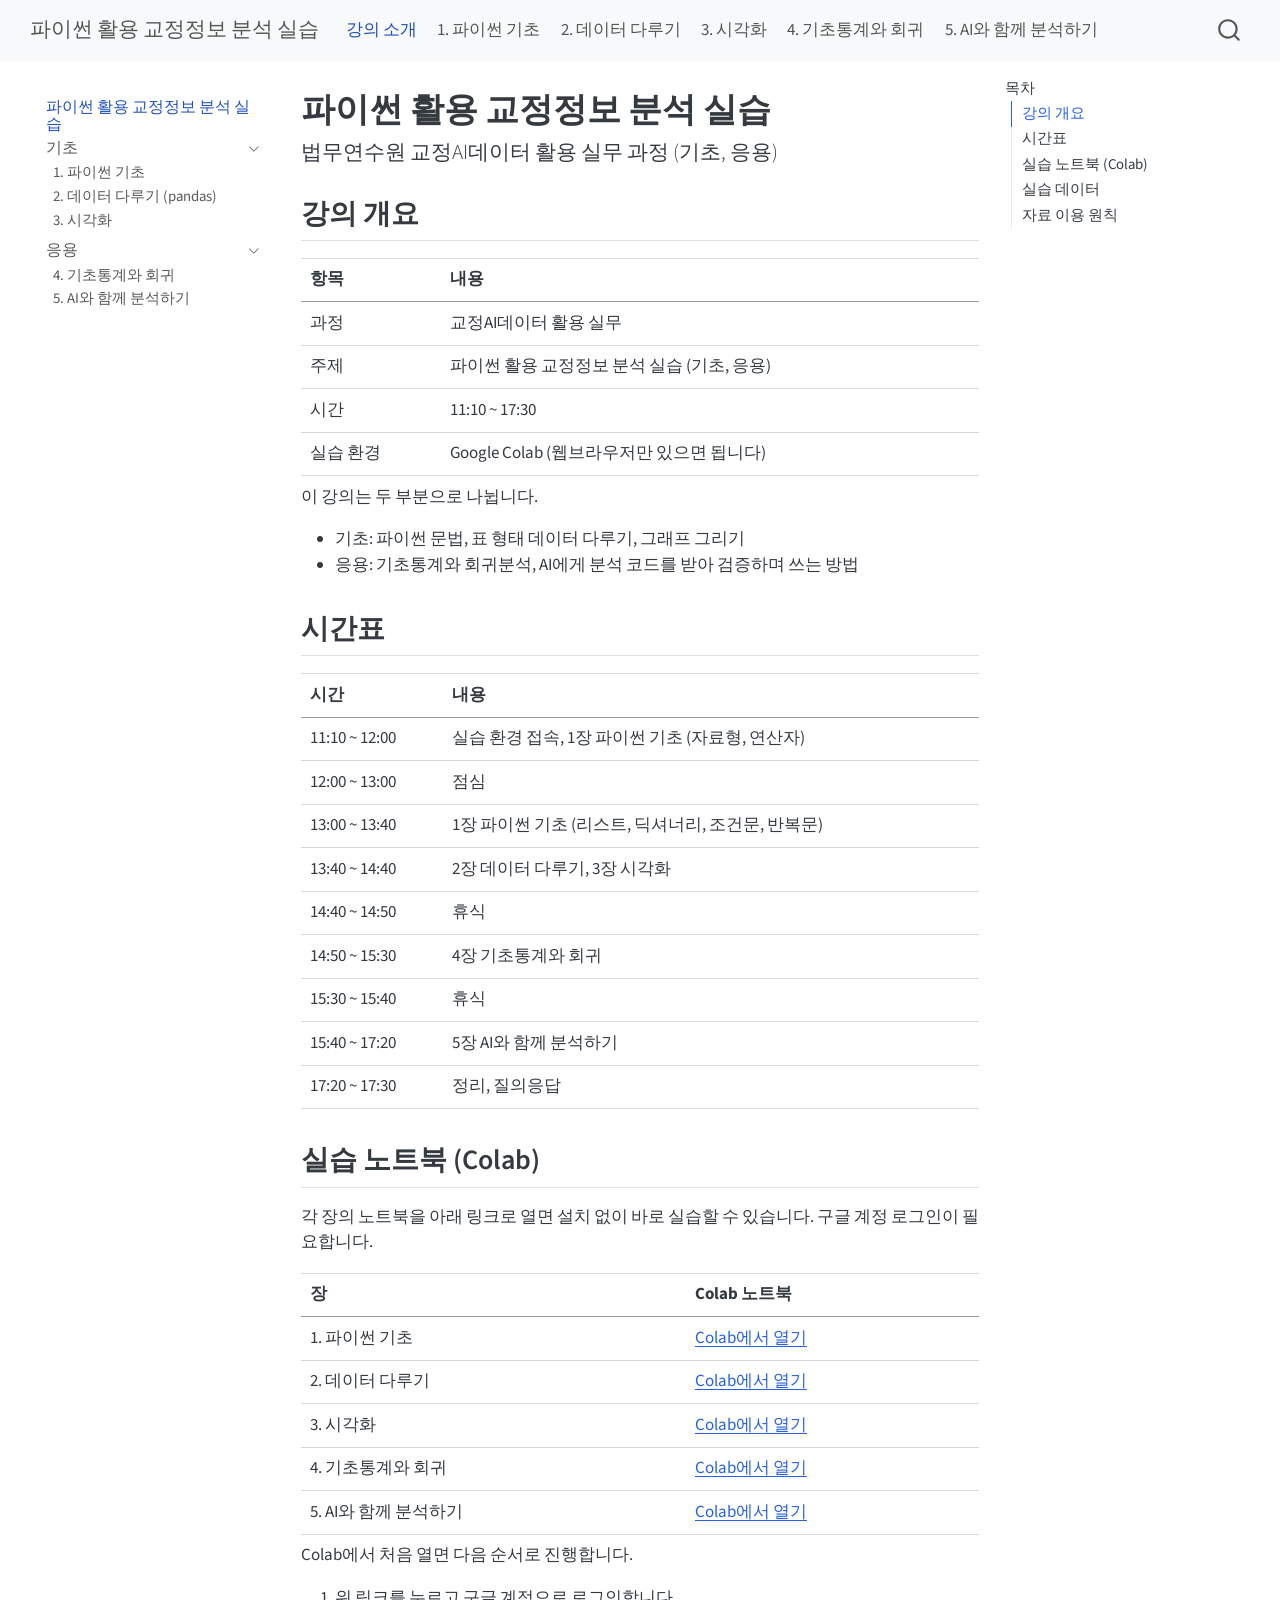
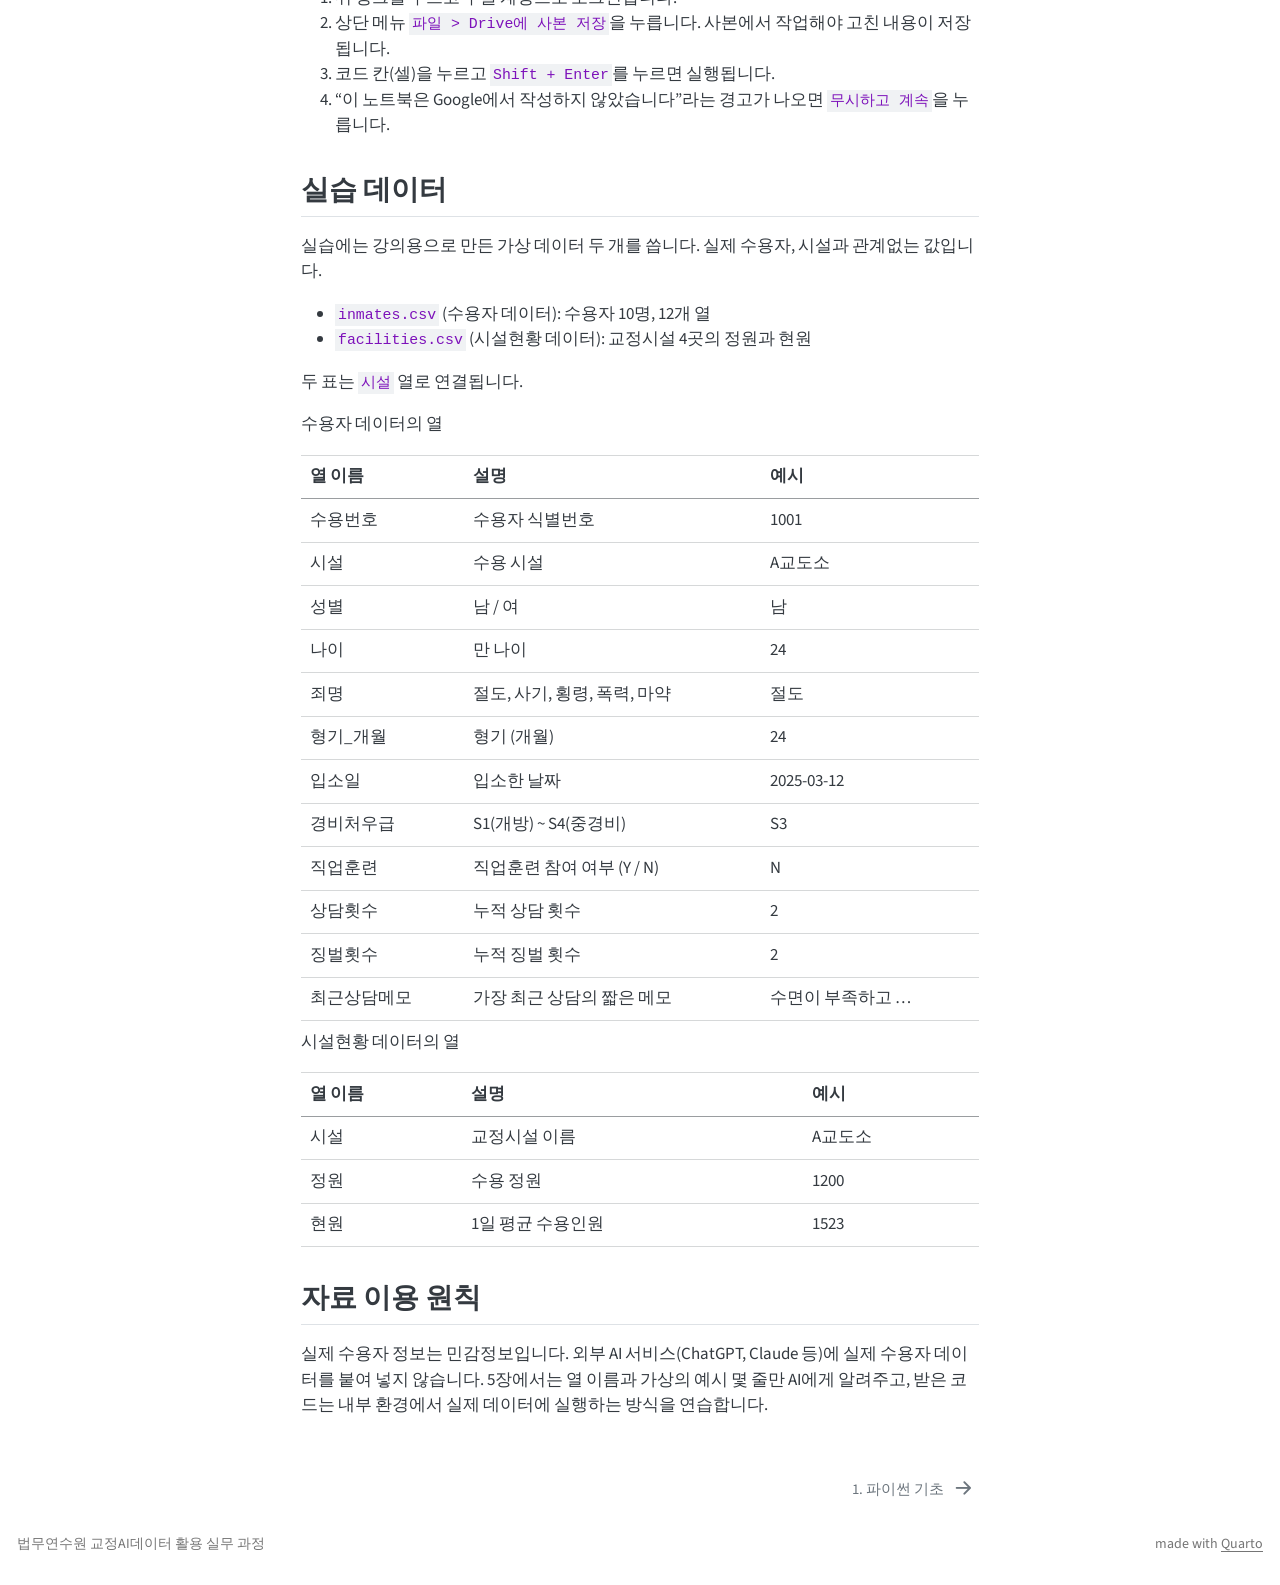
==== docs/index.html @ 76ef96a1 "강의자료 초안: Quarto 웹사이트(1~5장), Colab 노트북, 움짤과 생성 도구" ====
<!DOCTYPE html>
<html xmlns="http://www.w3.org/1999/xhtml" lang="ko" xml:lang="ko"><head>

<meta charset="utf-8">
<meta name="generator" content="quarto-1.10.20">

<meta name="viewport" content="width=device-width, initial-scale=1.0, user-scalable=yes">


<title>파이썬 활용 교정정보 분석 실습</title>
<style>
/* Default styles provided by pandoc.
** See https://pandoc.org/MANUAL.html#variables-for-html for config info.
*/
span.smallcaps{font-variant: small-caps;}
div.columns{display: flex; gap: 1.5em;}
div.column{flex: auto;}
@media screen {
div.columns{gap: min(4vw, 1.5em);}
div.column{overflow-x: auto;}
}
div.hanging-indent{margin-left: 1.5em; text-indent: -1.5em;}
ul.task-list{list-style: none;}
ul.task-list li input[type="checkbox"] {
  width: 0.8em;
  margin: 0 0.8em 0.2em -1em; /* quarto-specific, see https://github.com/quarto-dev/quarto-cli/issues/4556 */ 
  vertical-align: middle;
}
</style>


<script src="site_libs/quarto-nav/quarto-nav.js"></script>
<script src="site_libs/quarto-nav/headroom.min.js"></script>
<script src="site_libs/clipboard/clipboard.min.js"></script>
<script src="site_libs/quarto-search/autocomplete.umd.js"></script>
<script src="site_libs/quarto-search/fuse.min.js"></script>
<script src="site_libs/quarto-search/quarto-search.js"></script>
<meta name="quarto:offset" content="./">
<link href="./01_python_basics.html" rel="next">
<script src="site_libs/quarto-html/quarto.js" type="module"></script>
<script src="site_libs/quarto-html/tabsets/tabsets.js" type="module"></script>
<script src="site_libs/quarto-html/popper.min.js"></script>
<script src="site_libs/quarto-html/tippy.umd.min.js"></script>
<script src="site_libs/quarto-html/anchor.min.js"></script>
<link href="site_libs/quarto-html/tippy.css" rel="stylesheet">
<link href="site_libs/quarto-html/quarto-syntax-highlighting-17888a1159294d3eb470f19f6f52f5a5.css" rel="stylesheet" id="quarto-text-highlighting-styles">
<script src="site_libs/bootstrap/bootstrap.min.js"></script>
<link href="site_libs/bootstrap/bootstrap-icons.css" rel="stylesheet">
<link href="site_libs/bootstrap/bootstrap-2933ca209de16f787bfe4fe53c4e45ee.min.css" rel="stylesheet" append-hash="true" id="quarto-bootstrap" data-mode="light">
<script id="quarto-search-options" type="application/json">{
  "location": "navbar",
  "copy-button": false,
  "collapse-after": 3,
  "panel-placement": "end",
  "type": "overlay",
  "limit": 50,
  "keyboard-shortcut": [
    "f",
    "/",
    "s"
  ],
  "show-item-context": false,
  "language": {
    "search-no-results-text": "일치 없음",
    "search-matching-documents-text": "일치된 문서",
    "search-copy-link-title": "검색 링크 복사",
    "search-hide-matches-text": "추가 검색 결과 숨기기",
    "search-more-match-text": "추가 검색결과",
    "search-more-matches-text": "추가 검색결과",
    "search-clear-button-title": "제거",
    "search-text-placeholder": "",
    "search-detached-cancel-button-title": "취소",
    "search-submit-button-title": "검색",
    "search-label": "검색"
  }
}</script>


</head>

<body class="nav-sidebar floating nav-fixed quarto-light">

<div id="quarto-search-results"></div>
  <header id="quarto-header" class="headroom fixed-top">
    <nav class="navbar navbar-expand-lg " data-bs-theme="dark">
      <div class="navbar-container container-fluid">
      <div class="navbar-brand-container mx-auto">
    <a class="navbar-brand" href="./index.html">
    <span class="navbar-title">파이썬 활용 교정정보 분석 실습</span>
    </a>
  </div>
            <div id="quarto-search" class="" title="검색"></div>
          <button class="navbar-toggler" type="button" data-bs-toggle="collapse" data-bs-target="#navbarCollapse" aria-controls="navbarCollapse" role="menu" aria-expanded="false" aria-label="탐색 전환" onclick="if (window.quartoToggleHeadroom) { window.quartoToggleHeadroom(); }">
  <span class="navbar-toggler-icon"></span>
</button>
          <div class="collapse navbar-collapse" id="navbarCollapse">
            <ul class="navbar-nav navbar-nav-scroll me-auto">
  <li class="nav-item">
    <a class="nav-link active" href="./index.html" aria-current="page"> 
<span class="menu-text">강의 소개</span></a>
  </li>  
  <li class="nav-item">
    <a class="nav-link" href="./01_python_basics.html"> 
<span class="menu-text">1. 파이썬 기초</span></a>
  </li>  
  <li class="nav-item">
    <a class="nav-link" href="./02_pandas.html"> 
<span class="menu-text">2. 데이터 다루기</span></a>
  </li>  
  <li class="nav-item">
    <a class="nav-link" href="./03_visualization.html"> 
<span class="menu-text">3. 시각화</span></a>
  </li>  
  <li class="nav-item">
    <a class="nav-link" href="./04_statistics.html"> 
<span class="menu-text">4. 기초통계와 회귀</span></a>
  </li>  
  <li class="nav-item">
    <a class="nav-link" href="./05_ai.html"> 
<span class="menu-text">5. AI와 함께 분석하기</span></a>
  </li>  
</ul>
          </div> <!-- /navcollapse -->
            <div class="quarto-navbar-tools">
</div>
      </div> <!-- /container-fluid -->
    </nav>
  <nav class="quarto-secondary-nav">
    <div class="container-fluid d-flex">
      <button type="button" class="quarto-btn-toggle btn" data-bs-toggle="collapse" role="button" data-bs-target=".quarto-sidebar-collapse-item" aria-controls="quarto-sidebar" aria-expanded="false" aria-label="사이드바 전환" onclick="if (window.quartoToggleHeadroom) { window.quartoToggleHeadroom(); }">
        <i class="bi bi-layout-text-sidebar-reverse"></i>
      </button>
        <nav class="quarto-page-breadcrumbs" aria-label="breadcrumb"><ol class="breadcrumb"><li class="breadcrumb-item"><a href="./index.html">파이썬 활용 교정정보 분석 실습</a></li></ol></nav>
        <a class="flex-grow-1" role="navigation" data-bs-toggle="collapse" data-bs-target=".quarto-sidebar-collapse-item" aria-controls="quarto-sidebar" aria-expanded="false" aria-label="사이드바 전환" onclick="if (window.quartoToggleHeadroom) { window.quartoToggleHeadroom(); }">      
        </a>
    </div>
  </nav>
</header>
<!-- content -->
<div id="quarto-content" class="quarto-container page-columns page-rows-contents page-layout-article page-navbar">
<!-- sidebar -->
  <nav id="quarto-sidebar" class="sidebar collapse collapse-horizontal quarto-sidebar-collapse-item sidebar-navigation floating overflow-auto">
    <div class="sidebar-menu-container"> 
    <ul class="list-unstyled mt-1">
        <li class="sidebar-item">
  <div class="sidebar-item-container"> 
  <a href="./index.html" class="sidebar-item-text sidebar-link active">
 <span class="menu-text">파이썬 활용 교정정보 분석 실습</span></a>
  </div>
</li>
        <li class="sidebar-item sidebar-item-section">
      <div class="sidebar-item-container"> 
            <a class="sidebar-item-text sidebar-link text-start" data-bs-toggle="collapse" data-bs-target="#quarto-sidebar-section-1" role="navigation" aria-expanded="true">
 <span class="menu-text">기초</span></a>
          <a class="sidebar-item-toggle text-start" data-bs-toggle="collapse" data-bs-target="#quarto-sidebar-section-1" role="navigation" aria-expanded="true" aria-label="토글 섹션">
            <i class="bi bi-chevron-right ms-2"></i>
          </a> 
      </div>
      <ul id="quarto-sidebar-section-1" class="collapse list-unstyled sidebar-section depth1 show">  
          <li class="sidebar-item">
  <div class="sidebar-item-container"> 
  <a href="./01_python_basics.html" class="sidebar-item-text sidebar-link">
 <span class="menu-text">1. 파이썬 기초</span></a>
  </div>
</li>
          <li class="sidebar-item">
  <div class="sidebar-item-container"> 
  <a href="./02_pandas.html" class="sidebar-item-text sidebar-link">
 <span class="menu-text">2. 데이터 다루기 (pandas)</span></a>
  </div>
</li>
          <li class="sidebar-item">
  <div class="sidebar-item-container"> 
  <a href="./03_visualization.html" class="sidebar-item-text sidebar-link">
 <span class="menu-text">3. 시각화</span></a>
  </div>
</li>
      </ul>
  </li>
        <li class="sidebar-item sidebar-item-section">
      <div class="sidebar-item-container"> 
            <a class="sidebar-item-text sidebar-link text-start" data-bs-toggle="collapse" data-bs-target="#quarto-sidebar-section-2" role="navigation" aria-expanded="true">
 <span class="menu-text">응용</span></a>
          <a class="sidebar-item-toggle text-start" data-bs-toggle="collapse" data-bs-target="#quarto-sidebar-section-2" role="navigation" aria-expanded="true" aria-label="토글 섹션">
            <i class="bi bi-chevron-right ms-2"></i>
          </a> 
      </div>
      <ul id="quarto-sidebar-section-2" class="collapse list-unstyled sidebar-section depth1 show">  
          <li class="sidebar-item">
  <div class="sidebar-item-container"> 
  <a href="./04_statistics.html" class="sidebar-item-text sidebar-link">
 <span class="menu-text">4. 기초통계와 회귀</span></a>
  </div>
</li>
          <li class="sidebar-item">
  <div class="sidebar-item-container"> 
  <a href="./05_ai.html" class="sidebar-item-text sidebar-link">
 <span class="menu-text">5. AI와 함께 분석하기</span></a>
  </div>
</li>
      </ul>
  </li>
    </ul>
    </div>
</nav>
<div id="quarto-sidebar-glass" class="quarto-sidebar-collapse-item" data-bs-toggle="collapse" data-bs-target=".quarto-sidebar-collapse-item"></div>
<!-- margin-sidebar -->
    <div id="quarto-margin-sidebar" class="sidebar margin-sidebar">
        <nav id="TOC" role="doc-toc" class="toc-active">
    <h2 id="toc-title">목차</h2>
   
  <ul>
  <li><a href="#강의-개요" id="toc-강의-개요" class="nav-link active" data-scroll-target="#강의-개요">강의 개요</a></li>
  <li><a href="#시간표" id="toc-시간표" class="nav-link" data-scroll-target="#시간표">시간표</a></li>
  <li><a href="#실습-노트북-colab" id="toc-실습-노트북-colab" class="nav-link" data-scroll-target="#실습-노트북-colab">실습 노트북 (Colab)</a></li>
  <li><a href="#실습-데이터" id="toc-실습-데이터" class="nav-link" data-scroll-target="#실습-데이터">실습 데이터</a></li>
  <li><a href="#자료-이용-원칙" id="toc-자료-이용-원칙" class="nav-link" data-scroll-target="#자료-이용-원칙">자료 이용 원칙</a></li>
  </ul>
</nav>
    </div>
<!-- main -->
<main class="content" id="quarto-document-content">

<header id="title-block-header" class="quarto-title-block default">
<div class="quarto-title">
<h1 class="title">파이썬 활용 교정정보 분석 실습</h1>
<p class="subtitle lead">법무연수원 교정AI데이터 활용 실무 과정 (기초, 응용)</p>
</div>



<div class="quarto-title-meta">

    
  
    
  </div>
  


</header>


<section id="강의-개요" class="level2">
<h2 class="anchored" data-anchor-id="강의-개요">강의 개요</h2>
<table class="caption-top table">
<thead>
<tr class="header">
<th>항목</th>
<th>내용</th>
</tr>
</thead>
<tbody>
<tr class="odd">
<td>과정</td>
<td>교정AI데이터 활용 실무</td>
</tr>
<tr class="even">
<td>주제</td>
<td>파이썬 활용 교정정보 분석 실습 (기초, 응용)</td>
</tr>
<tr class="odd">
<td>시간</td>
<td>11:10 ~ 17:30</td>
</tr>
<tr class="even">
<td>실습 환경</td>
<td>Google Colab (웹브라우저만 있으면 됩니다)</td>
</tr>
</tbody>
</table>
<p>이 강의는 두 부분으로 나뉩니다.</p>
<ul>
<li>기초: 파이썬 문법, 표 형태 데이터 다루기, 그래프 그리기</li>
<li>응용: 기초통계와 회귀분석, AI에게 분석 코드를 받아 검증하며 쓰는 방법</li>
</ul>
</section>
<section id="시간표" class="level2">
<h2 class="anchored" data-anchor-id="시간표">시간표</h2>
<table class="caption-top table">
<thead>
<tr class="header">
<th>시간</th>
<th>내용</th>
</tr>
</thead>
<tbody>
<tr class="odd">
<td>11:10 ~ 12:00</td>
<td>실습 환경 접속, 1장 파이썬 기초 (자료형, 연산자)</td>
</tr>
<tr class="even">
<td>12:00 ~ 13:00</td>
<td>점심</td>
</tr>
<tr class="odd">
<td>13:00 ~ 13:40</td>
<td>1장 파이썬 기초 (리스트, 딕셔너리, 조건문, 반복문)</td>
</tr>
<tr class="even">
<td>13:40 ~ 14:40</td>
<td>2장 데이터 다루기, 3장 시각화</td>
</tr>
<tr class="odd">
<td>14:40 ~ 14:50</td>
<td>휴식</td>
</tr>
<tr class="even">
<td>14:50 ~ 15:30</td>
<td>4장 기초통계와 회귀</td>
</tr>
<tr class="odd">
<td>15:30 ~ 15:40</td>
<td>휴식</td>
</tr>
<tr class="even">
<td>15:40 ~ 17:20</td>
<td>5장 AI와 함께 분석하기</td>
</tr>
<tr class="odd">
<td>17:20 ~ 17:30</td>
<td>정리, 질의응답</td>
</tr>
</tbody>
</table>
</section>
<section id="실습-노트북-colab" class="level2">
<h2 class="anchored" data-anchor-id="실습-노트북-colab">실습 노트북 (Colab)</h2>
<p>각 장의 노트북을 아래 링크로 열면 설치 없이 바로 실습할 수 있습니다. 구글 계정 로그인이 필요합니다.</p>
<table class="caption-top table">
<thead>
<tr class="header">
<th>장</th>
<th>Colab 노트북</th>
</tr>
</thead>
<tbody>
<tr class="odd">
<td>1. 파이썬 기초</td>
<td><a href="https://colab.research.google.com/github/StatJeong/moj-python-lecture/blob/main/notebooks/01_python_basics.ipynb">Colab에서 열기</a></td>
</tr>
<tr class="even">
<td>2. 데이터 다루기</td>
<td><a href="https://colab.research.google.com/github/StatJeong/moj-python-lecture/blob/main/notebooks/02_pandas.ipynb">Colab에서 열기</a></td>
</tr>
<tr class="odd">
<td>3. 시각화</td>
<td><a href="https://colab.research.google.com/github/StatJeong/moj-python-lecture/blob/main/notebooks/03_visualization.ipynb">Colab에서 열기</a></td>
</tr>
<tr class="even">
<td>4. 기초통계와 회귀</td>
<td><a href="https://colab.research.google.com/github/StatJeong/moj-python-lecture/blob/main/notebooks/04_statistics.ipynb">Colab에서 열기</a></td>
</tr>
<tr class="odd">
<td>5. AI와 함께 분석하기</td>
<td><a href="https://colab.research.google.com/github/StatJeong/moj-python-lecture/blob/main/notebooks/05_ai.ipynb">Colab에서 열기</a></td>
</tr>
</tbody>
</table>
<p>Colab에서 처음 열면 다음 순서로 진행합니다.</p>
<ol type="1">
<li>위 링크를 누르고 구글 계정으로 로그인합니다.</li>
<li>상단 메뉴 <code>파일 &gt; Drive에 사본 저장</code>을 누릅니다. 사본에서 작업해야 고친 내용이 저장됩니다.</li>
<li>코드 칸(셀)을 누르고 <code>Shift + Enter</code>를 누르면 실행됩니다.</li>
<li>“이 노트북은 Google에서 작성하지 않았습니다”라는 경고가 나오면 <code>무시하고 계속</code>을 누릅니다.</li>
</ol>
</section>
<section id="실습-데이터" class="level2">
<h2 class="anchored" data-anchor-id="실습-데이터">실습 데이터</h2>
<p>실습에는 강의용으로 만든 가상 데이터 두 개를 씁니다. 실제 수용자, 시설과 관계없는 값입니다.</p>
<ul>
<li><code>inmates.csv</code> (수용자 데이터): 수용자 10명, 12개 열</li>
<li><code>facilities.csv</code> (시설현황 데이터): 교정시설 4곳의 정원과 현원</li>
</ul>
<p>두 표는 <code>시설</code> 열로 연결됩니다.</p>
<p>수용자 데이터의 열</p>
<table class="caption-top table">
<thead>
<tr class="header">
<th>열 이름</th>
<th>설명</th>
<th>예시</th>
</tr>
</thead>
<tbody>
<tr class="odd">
<td>수용번호</td>
<td>수용자 식별번호</td>
<td>1001</td>
</tr>
<tr class="even">
<td>시설</td>
<td>수용 시설</td>
<td>A교도소</td>
</tr>
<tr class="odd">
<td>성별</td>
<td>남 / 여</td>
<td>남</td>
</tr>
<tr class="even">
<td>나이</td>
<td>만 나이</td>
<td>24</td>
</tr>
<tr class="odd">
<td>죄명</td>
<td>절도, 사기, 횡령, 폭력, 마약</td>
<td>절도</td>
</tr>
<tr class="even">
<td>형기_개월</td>
<td>형기 (개월)</td>
<td>24</td>
</tr>
<tr class="odd">
<td>입소일</td>
<td>입소한 날짜</td>
<td>2025-03-12</td>
</tr>
<tr class="even">
<td>경비처우급</td>
<td>S1(개방) ~ S4(중경비)</td>
<td>S3</td>
</tr>
<tr class="odd">
<td>직업훈련</td>
<td>직업훈련 참여 여부 (Y / N)</td>
<td>N</td>
</tr>
<tr class="even">
<td>상담횟수</td>
<td>누적 상담 횟수</td>
<td>2</td>
</tr>
<tr class="odd">
<td>징벌횟수</td>
<td>누적 징벌 횟수</td>
<td>2</td>
</tr>
<tr class="even">
<td>최근상담메모</td>
<td>가장 최근 상담의 짧은 메모</td>
<td>수면이 부족하고 …</td>
</tr>
</tbody>
</table>
<p>시설현황 데이터의 열</p>
<table class="caption-top table">
<thead>
<tr class="header">
<th>열 이름</th>
<th>설명</th>
<th>예시</th>
</tr>
</thead>
<tbody>
<tr class="odd">
<td>시설</td>
<td>교정시설 이름</td>
<td>A교도소</td>
</tr>
<tr class="even">
<td>정원</td>
<td>수용 정원</td>
<td>1200</td>
</tr>
<tr class="odd">
<td>현원</td>
<td>1일 평균 수용인원</td>
<td>1523</td>
</tr>
</tbody>
</table>
</section>
<section id="자료-이용-원칙" class="level2">
<h2 class="anchored" data-anchor-id="자료-이용-원칙">자료 이용 원칙</h2>
<p>실제 수용자 정보는 민감정보입니다. 외부 AI 서비스(ChatGPT, Claude 등)에 실제 수용자 데이터를 붙여 넣지 않습니다. 5장에서는 열 이름과 가상의 예시 몇 줄만 AI에게 알려주고, 받은 코드는 내부 환경에서 실제 데이터에 실행하는 방식을 연습합니다.</p>


</section>

</main> <!-- /main -->
<script id="quarto-html-after-body" type="application/javascript">
  window.document.addEventListener("DOMContentLoaded", function (event) {
    const icon = "";
    const anchorJS = new window.AnchorJS();
    anchorJS.options = {
      placement: 'right',
      icon: icon
    };
    anchorJS.add('.anchored');
    const isCodeAnnotation = (el) => {
      for (const clz of el.classList) {
        if (clz.startsWith('code-annotation-')) {                     
          return true;
        }
      }
      return false;
    }
    const onCopySuccess = function(e) {
      // button target
      const button = e.trigger;
      // don't keep focus
      button.blur();
      // flash "checked"
      button.classList.add('code-copy-button-checked');
      var currentTitle = button.getAttribute("title");
      button.setAttribute("title", "복사완료!");
      let tooltip;
      if (window.bootstrap) {
        button.setAttribute("data-bs-toggle", "tooltip");
        button.setAttribute("data-bs-placement", "left");
        button.setAttribute("data-bs-title", "복사완료!");
        tooltip = new bootstrap.Tooltip(button, 
          { trigger: "manual", 
            customClass: "code-copy-button-tooltip",
            offset: [0, -8]});
        tooltip.show();    
      }
      setTimeout(function() {
        if (tooltip) {
          tooltip.hide();
          button.removeAttribute("data-bs-title");
          button.removeAttribute("data-bs-toggle");
          button.removeAttribute("data-bs-placement");
        }
        button.setAttribute("title", currentTitle);
        button.classList.remove('code-copy-button-checked');
      }, 1000);
      // clear code selection
      e.clearSelection();
    }
    const getTextToCopy = function(trigger) {
      const outerScaffold = trigger.parentElement.cloneNode(true);
      const codeEl = outerScaffold.querySelector('code');
      for (const childEl of codeEl.children) {
        if (isCodeAnnotation(childEl)) {
          childEl.remove();
        }
      }
      return codeEl.innerText;
    }
    const clipboard = new window.ClipboardJS('.code-copy-button:not([data-in-quarto-modal])', {
      text: getTextToCopy
    });
    clipboard.on('success', onCopySuccess);
    if (window.document.getElementById('quarto-embedded-source-code-modal')) {
      const clipboardModal = new window.ClipboardJS('.code-copy-button[data-in-quarto-modal]', {
        text: getTextToCopy,
        container: window.document.getElementById('quarto-embedded-source-code-modal')
      });
      clipboardModal.on('success', onCopySuccess);
    }
      var localhostRegex = new RegExp(/^(?:http|https):\/\/localhost\:?[0-9]*\//);
      var mailtoRegex = new RegExp(/^mailto:/);
        var filterRegex = new RegExp('/' + window.location.host + '/');
      var isInternal = (href) => {
          return filterRegex.test(href) || localhostRegex.test(href) || mailtoRegex.test(href);
      }
      // Inspect non-navigation links and adorn them if external
     var links = window.document.querySelectorAll('a[href]:not(.nav-link):not(.navbar-brand):not(.toc-action):not(.sidebar-link):not(.sidebar-item-toggle):not(.pagination-link):not(.no-external):not([aria-hidden]):not(.dropdown-item):not(.quarto-navigation-tool):not(.about-link)');
      for (var i=0; i<links.length; i++) {
        const link = links[i];
        if (!isInternal(link.href)) {
          // undo the damage that might have been done by quarto-nav.js in the case of
          // links that we want to consider external
          if (link.dataset.originalHref !== undefined) {
            link.href = link.dataset.originalHref;
          }
        }
      }
    function tippyHover(el, contentFn, onTriggerFn, onUntriggerFn) {
      const config = {
        allowHTML: true,
        maxWidth: 500,
        delay: 100,
        arrow: false,
        appendTo: function(el) {
            return el.parentElement;
        },
        interactive: true,
        interactiveBorder: 10,
        theme: 'quarto',
        placement: 'bottom-start',
      };
      if (contentFn) {
        config.content = contentFn;
      }
      if (onTriggerFn) {
        config.onTrigger = onTriggerFn;
      }
      if (onUntriggerFn) {
        config.onUntrigger = onUntriggerFn;
      }
      window.tippy(el, config); 
    }
    const noterefs = window.document.querySelectorAll('a[role="doc-noteref"]');
    for (var i=0; i<noterefs.length; i++) {
      const ref = noterefs[i];
      tippyHover(ref, function() {
        // use id or data attribute instead here
        let href = ref.getAttribute('data-footnote-href') || ref.getAttribute('href');
        try { href = new URL(href).hash; } catch {}
        const id = href.replace(/^#\/?/, "");
        const note = window.document.getElementById(id);
        if (note) {
          return note.innerHTML;
        } else {
          return "";
        }
      });
    }
    const xrefs = window.document.querySelectorAll('a.quarto-xref');
    const processXRef = (id, note) => {
      // Strip column container classes
      const stripColumnClz = (el) => {
        el.classList.remove("page-full", "page-columns");
        if (el.children) {
          for (const child of el.children) {
            stripColumnClz(child);
          }
        }
      }
      stripColumnClz(note)
      if (id === null || id.startsWith('sec-')) {
        // Special case sections, only their first couple elements
        const container = document.createElement("div");
        if (note.children && note.children.length > 2) {
          container.appendChild(note.children[0].cloneNode(true));
          for (let i = 1; i < note.children.length; i++) {
            const child = note.children[i];
            if (child.tagName === "P" && child.innerText === "") {
              continue;
            } else {
              container.appendChild(child.cloneNode(true));
              break;
            }
          }
          if (window.Quarto?.typesetMath) {
            window.Quarto.typesetMath(container);
          }
          return container.innerHTML
        } else {
          if (window.Quarto?.typesetMath) {
            window.Quarto.typesetMath(note);
          }
          return note.innerHTML;
        }
      } else {
        // Remove any anchor links if they are present
        const anchorLink = note.querySelector('a.anchorjs-link');
        if (anchorLink) {
          anchorLink.remove();
        }
        if (window.Quarto?.typesetMath) {
          window.Quarto.typesetMath(note);
        }
        if (note.classList.contains("callout")) {
          return note.outerHTML;
        } else {
          return note.innerHTML;
        }
      }
    }
    for (var i=0; i<xrefs.length; i++) {
      const xref = xrefs[i];
      tippyHover(xref, undefined, function(instance) {
        instance.disable();
        let url = xref.getAttribute('href');
        let hash = undefined; 
        if (url.startsWith('#')) {
          hash = url;
        } else {
          try { hash = new URL(url).hash; } catch {}
        }
        if (hash) {
          const id = hash.replace(/^#\/?/, "");
          const note = window.document.getElementById(id);
          if (note !== null) {
            try {
              const html = processXRef(id, note.cloneNode(true));
              instance.setContent(html);
            } finally {
              instance.enable();
              instance.show();
            }
          } else {
            // See if we can fetch this
            fetch(url.split('#')[0])
            .then(res => res.text())
            .then(html => {
              const parser = new DOMParser();
              const htmlDoc = parser.parseFromString(html, "text/html");
              const note = htmlDoc.getElementById(id);
              if (note !== null) {
                const html = processXRef(id, note);
                instance.setContent(html);
              } 
            }).finally(() => {
              instance.enable();
              instance.show();
            });
          }
        } else {
          // See if we can fetch a full url (with no hash to target)
          // This is a special case and we should probably do some content thinning / targeting
          fetch(url)
          .then(res => res.text())
          .then(html => {
            const parser = new DOMParser();
            const htmlDoc = parser.parseFromString(html, "text/html");
            const note = htmlDoc.querySelector('main.content');
            if (note !== null) {
              // This should only happen for chapter cross references
              // (since there is no id in the URL)
              // remove the first header
              if (note.children.length > 0 && note.children[0].tagName === "HEADER") {
                note.children[0].remove();
              }
              const html = processXRef(null, note);
              instance.setContent(html);
            } 
          }).finally(() => {
            instance.enable();
            instance.show();
          });
        }
      }, function(instance) {
      });
    }
        let selectedAnnoteEl;
        const selectorForAnnotation = ( cell, annotation) => {
          let cellAttr = 'data-code-cell="' + cell + '"';
          let lineAttr = 'data-code-annotation="' +  annotation + '"';
          const selector = 'span[' + cellAttr + '][' + lineAttr + ']';
          return selector;
        }
        const selectCodeLines = (annoteEl) => {
          const doc = window.document;
          const targetCell = annoteEl.getAttribute("data-target-cell");
          const targetAnnotation = annoteEl.getAttribute("data-target-annotation");
          const annoteSpan = window.document.querySelector(selectorForAnnotation(targetCell, targetAnnotation));
          const lines = annoteSpan.getAttribute("data-code-lines").split(",");
          const lineIds = lines.map((line) => {
            return targetCell + "-" + line;
          })
          let top = null;
          let height = null;
          let parent = null;
          if (lineIds.length > 0) {
              //compute the position of the single el (top and bottom and make a div)
              const el = window.document.getElementById(lineIds[0]);
              top = el.offsetTop;
              height = el.offsetHeight;
              parent = el.parentElement.parentElement;
            if (lineIds.length > 1) {
              const lastEl = window.document.getElementById(lineIds[lineIds.length - 1]);
              const bottom = lastEl.offsetTop + lastEl.offsetHeight;
              height = bottom - top;
            }
            if (top !== null && height !== null && parent !== null) {
              // cook up a div (if necessary) and position it 
              let div = window.document.getElementById("code-annotation-line-highlight");
              if (div === null) {
                div = window.document.createElement("div");
                div.setAttribute("id", "code-annotation-line-highlight");
                div.style.position = 'absolute';
                parent.appendChild(div);
              }
              div.style.top = top - 2 + "px";
              div.style.height = height + 4 + "px";
              div.style.left = 0;
              let gutterDiv = window.document.getElementById("code-annotation-line-highlight-gutter");
              if (gutterDiv === null) {
                gutterDiv = window.document.createElement("div");
                gutterDiv.setAttribute("id", "code-annotation-line-highlight-gutter");
                gutterDiv.style.position = 'absolute';
                const codeCell = window.document.getElementById(targetCell);
                const gutter = codeCell.querySelector('.code-annotation-gutter');
                gutter.appendChild(gutterDiv);
              }
              gutterDiv.style.top = top - 2 + "px";
              gutterDiv.style.height = height + 4 + "px";
            }
            selectedAnnoteEl = annoteEl;
          }
        };
        const unselectCodeLines = () => {
          const elementsIds = ["code-annotation-line-highlight", "code-annotation-line-highlight-gutter"];
          elementsIds.forEach((elId) => {
            const div = window.document.getElementById(elId);
            if (div) {
              div.remove();
            }
          });
          selectedAnnoteEl = undefined;
        };
          // Handle positioning of the toggle
      window.addEventListener(
        "resize",
        throttle(() => {
          elRect = undefined;
          if (selectedAnnoteEl) {
            selectCodeLines(selectedAnnoteEl);
          }
        }, 10)
      );
      function throttle(fn, ms) {
      let throttle = false;
      let timer;
        return (...args) => {
          if(!throttle) { // first call gets through
              fn.apply(this, args);
              throttle = true;
          } else { // all the others get throttled
              if(timer) clearTimeout(timer); // cancel #2
              timer = setTimeout(() => {
                fn.apply(this, args);
                timer = throttle = false;
              }, ms);
          }
        };
      }
        // Attach click handler to the DT
        const annoteDls = window.document.querySelectorAll('dt[data-target-cell]');
        for (const annoteDlNode of annoteDls) {
          annoteDlNode.addEventListener('click', (event) => {
            const clickedEl = event.target;
            if (clickedEl !== selectedAnnoteEl) {
              unselectCodeLines();
              const activeEl = window.document.querySelector('dt[data-target-cell].code-annotation-active');
              if (activeEl) {
                activeEl.classList.remove('code-annotation-active');
              }
              selectCodeLines(clickedEl);
              clickedEl.classList.add('code-annotation-active');
            } else {
              // Unselect the line
              unselectCodeLines();
              clickedEl.classList.remove('code-annotation-active');
            }
          });
        }
    const findCites = (el) => {
      const parentEl = el.parentElement;
      if (parentEl) {
        const cites = parentEl.dataset.cites;
        if (cites) {
          return {
            el,
            cites: cites.split(' ')
          };
        } else {
          return findCites(el.parentElement)
        }
      } else {
        return undefined;
      }
    };
    var bibliorefs = window.document.querySelectorAll('a[role="doc-biblioref"]');
    for (var i=0; i<bibliorefs.length; i++) {
      const ref = bibliorefs[i];
      const citeInfo = findCites(ref);
      if (citeInfo) {
        tippyHover(citeInfo.el, function() {
          var popup = window.document.createElement('div');
          citeInfo.cites.forEach(function(cite) {
            var citeDiv = window.document.createElement('div');
            citeDiv.classList.add('hanging-indent');
            citeDiv.classList.add('csl-entry');
            var biblioDiv = window.document.getElementById('ref-' + cite);
            if (biblioDiv) {
              citeDiv.innerHTML = biblioDiv.innerHTML;
            }
            popup.appendChild(citeDiv);
          });
          return popup.innerHTML;
        });
      }
    }
  });
  </script>
<nav class="page-navigation">
  <div class="nav-page nav-page-previous">
  </div>
  <div class="nav-page nav-page-next">
      <a href="./01_python_basics.html" class="pagination-link" aria-label="1. 파이썬 기초">
        <span class="nav-page-text">1. 파이썬 기초</span> <i class="bi bi-arrow-right-short"></i>
      </a>
  </div>
</nav>
</div> <!-- /content -->
<footer class="footer">
  <div class="nav-footer">
    <div class="nav-footer-left">
<p>법무연수원 교정AI데이터 활용 실무 과정</p>
</div>   
    <div class="nav-footer-center">
      &nbsp;
    </div>
    <div class="nav-footer-right">
<p>made with <a href="https://quarto.org">Quarto</a></p>
</div>
  </div>
</footer>




</body></html>
---- docs/site_libs/quarto-html/tippy.css ----
.tippy-box[data-animation=fade][data-state=hidden]{opacity:0}[data-tippy-root]{max-width:calc(100vw - 10px)}.tippy-box{position:relative;background-color:#333;color:#fff;border-radius:4px;font-size:14px;line-height:1.4;white-space:normal;outline:0;transition-property:transform,visibility,opacity}.tippy-box[data-placement^=top]>.tippy-arrow{bottom:0}.tippy-box[data-placement^=top]>.tippy-arrow:before{bottom:-7px;left:0;border-width:8px 8px 0;border-top-color:initial;transform-origin:center top}.tippy-box[data-placement^=bottom]>.tippy-arrow{top:0}.tippy-box[data-placement^=bottom]>.tippy-arrow:before{top:-7px;left:0;border-width:0 8px 8px;border-bottom-color:initial;transform-origin:center bottom}.tippy-box[data-placement^=left]>.tippy-arrow{right:0}.tippy-box[data-placement^=left]>.tippy-arrow:before{border-width:8px 0 8px 8px;border-left-color:initial;right:-7px;transform-origin:center left}.tippy-box[data-placement^=right]>.tippy-arrow{left:0}.tippy-box[data-placement^=right]>.tippy-arrow:before{left:-7px;border-width:8px 8px 8px 0;border-right-color:initial;transform-origin:center right}.tippy-box[data-inertia][data-state=visible]{transition-timing-function:cubic-bezier(.54,1.5,.38,1.11)}.tippy-arrow{width:16px;height:16px;color:#333}.tippy-arrow:before{content:"";position:absolute;border-color:transparent;border-style:solid}.tippy-content{position:relative;padding:5px 9px;z-index:1}
---- docs/site_libs/quarto-html/quarto-syntax-highlighting-17888a1159294d3eb470f19f6f52f5a5.css ----
/* quarto syntax highlight colors */
:root {
  --quarto-hl-ot-color: #003B4F;
  --quarto-hl-at-color: #657422;
  --quarto-hl-ss-color: #20794D;
  --quarto-hl-an-color: #5E5E5E;
  --quarto-hl-fu-color: #4758AB;
  --quarto-hl-st-color: #20794D;
  --quarto-hl-cf-color: #003B4F;
  --quarto-hl-op-color: #5E5E5E;
  --quarto-hl-er-color: #AD0000;
  --quarto-hl-bn-color: #AD0000;
  --quarto-hl-al-color: #AD0000;
  --quarto-hl-va-color: #111111;
  --quarto-hl-bu-color: inherit;
  --quarto-hl-ex-color: inherit;
  --quarto-hl-pp-color: #AD0000;
  --quarto-hl-in-color: #5E5E5E;
  --quarto-hl-vs-color: #20794D;
  --quarto-hl-wa-color: #5E5E5E;
  --quarto-hl-do-color: #5E5E5E;
  --quarto-hl-im-color: #00769E;
  --quarto-hl-ch-color: #20794D;
  --quarto-hl-dt-color: #AD0000;
  --quarto-hl-fl-color: #AD0000;
  --quarto-hl-co-color: #5E5E5E;
  --quarto-hl-cv-color: #5E5E5E;
  --quarto-hl-cn-color: #8f5902;
  --quarto-hl-sc-color: #5E5E5E;
  --quarto-hl-dv-color: #AD0000;
  --quarto-hl-kw-color: #003B4F;
}

/* other quarto variables */
:root {
  --quarto-font-monospace: SFMono-Regular, Menlo, Monaco, Consolas, "Liberation Mono", "Courier New", monospace;
}

/* syntax highlight based on Pandoc's rules */
pre > code.sourceCode > span {
  color: #003B4F;
}

code.sourceCode > span {
  color: #003B4F;
}

div.sourceCode,
div.sourceCode pre.sourceCode {
  color: #003B4F;
}

/* Normal */
code span {
  color: #003B4F;
}

/* Alert */
code span.al {
  color: #AD0000;
  font-style: inherit;
}

/* Annotation */
code span.an {
  color: #5E5E5E;
  font-style: inherit;
}

/* Attribute */
code span.at {
  color: #657422;
  font-style: inherit;
}

/* BaseN */
code span.bn {
  color: #AD0000;
  font-style: inherit;
}

/* BuiltIn */
code span.bu {
  font-style: inherit;
}

/* ControlFlow */
code span.cf {
  color: #003B4F;
  font-weight: bold;
  font-style: inherit;
}

/* Char */
code span.ch {
  color: #20794D;
  font-style: inherit;
}

/* Constant */
code span.cn {
  color: #8f5902;
  font-style: inherit;
}

/* Comment */
code span.co {
  color: #5E5E5E;
  font-style: inherit;
}

/* CommentVar */
code span.cv {
  color: #5E5E5E;
  font-style: italic;
}

/* Documentation */
code span.do {
  color: #5E5E5E;
  font-style: italic;
}

/* DataType */
code span.dt {
  color: #AD0000;
  font-style: inherit;
}

/* DecVal */
code span.dv {
  color: #AD0000;
  font-style: inherit;
}

/* Error */
code span.er {
  color: #AD0000;
  font-style: inherit;
}

/* Extension */
code span.ex {
  font-style: inherit;
}

/* Float */
code span.fl {
  color: #AD0000;
  font-style: inherit;
}

/* Function */
code span.fu {
  color: #4758AB;
  font-style: inherit;
}

/* Import */
code span.im {
  color: #00769E;
  font-style: inherit;
}

/* Information */
code span.in {
  color: #5E5E5E;
  font-style: inherit;
}

/* Keyword */
code span.kw {
  color: #003B4F;
  font-weight: bold;
  font-style: inherit;
}

/* Operator */
code span.op {
  color: #5E5E5E;
  font-style: inherit;
}

/* Other */
code span.ot {
  color: #003B4F;
  font-style: inherit;
}

/* Preprocessor */
code span.pp {
  color: #AD0000;
  font-style: inherit;
}

/* SpecialChar */
code span.sc {
  color: #5E5E5E;
  font-style: inherit;
}

/* SpecialString */
code span.ss {
  color: #20794D;
  font-style: inherit;
}

/* String */
code span.st {
  color: #20794D;
  font-style: inherit;
}

/* Variable */
code span.va {
  color: #111111;
  font-style: inherit;
}

/* VerbatimString */
code span.vs {
  color: #20794D;
  font-style: inherit;
}

/* Warning */
code span.wa {
  color: #5E5E5E;
  font-style: italic;
}

.prevent-inlining {
  content: "</";
}

/*# sourceMappingURL=fadfc755eec066e9e3d699cf819c3e33.css.map */
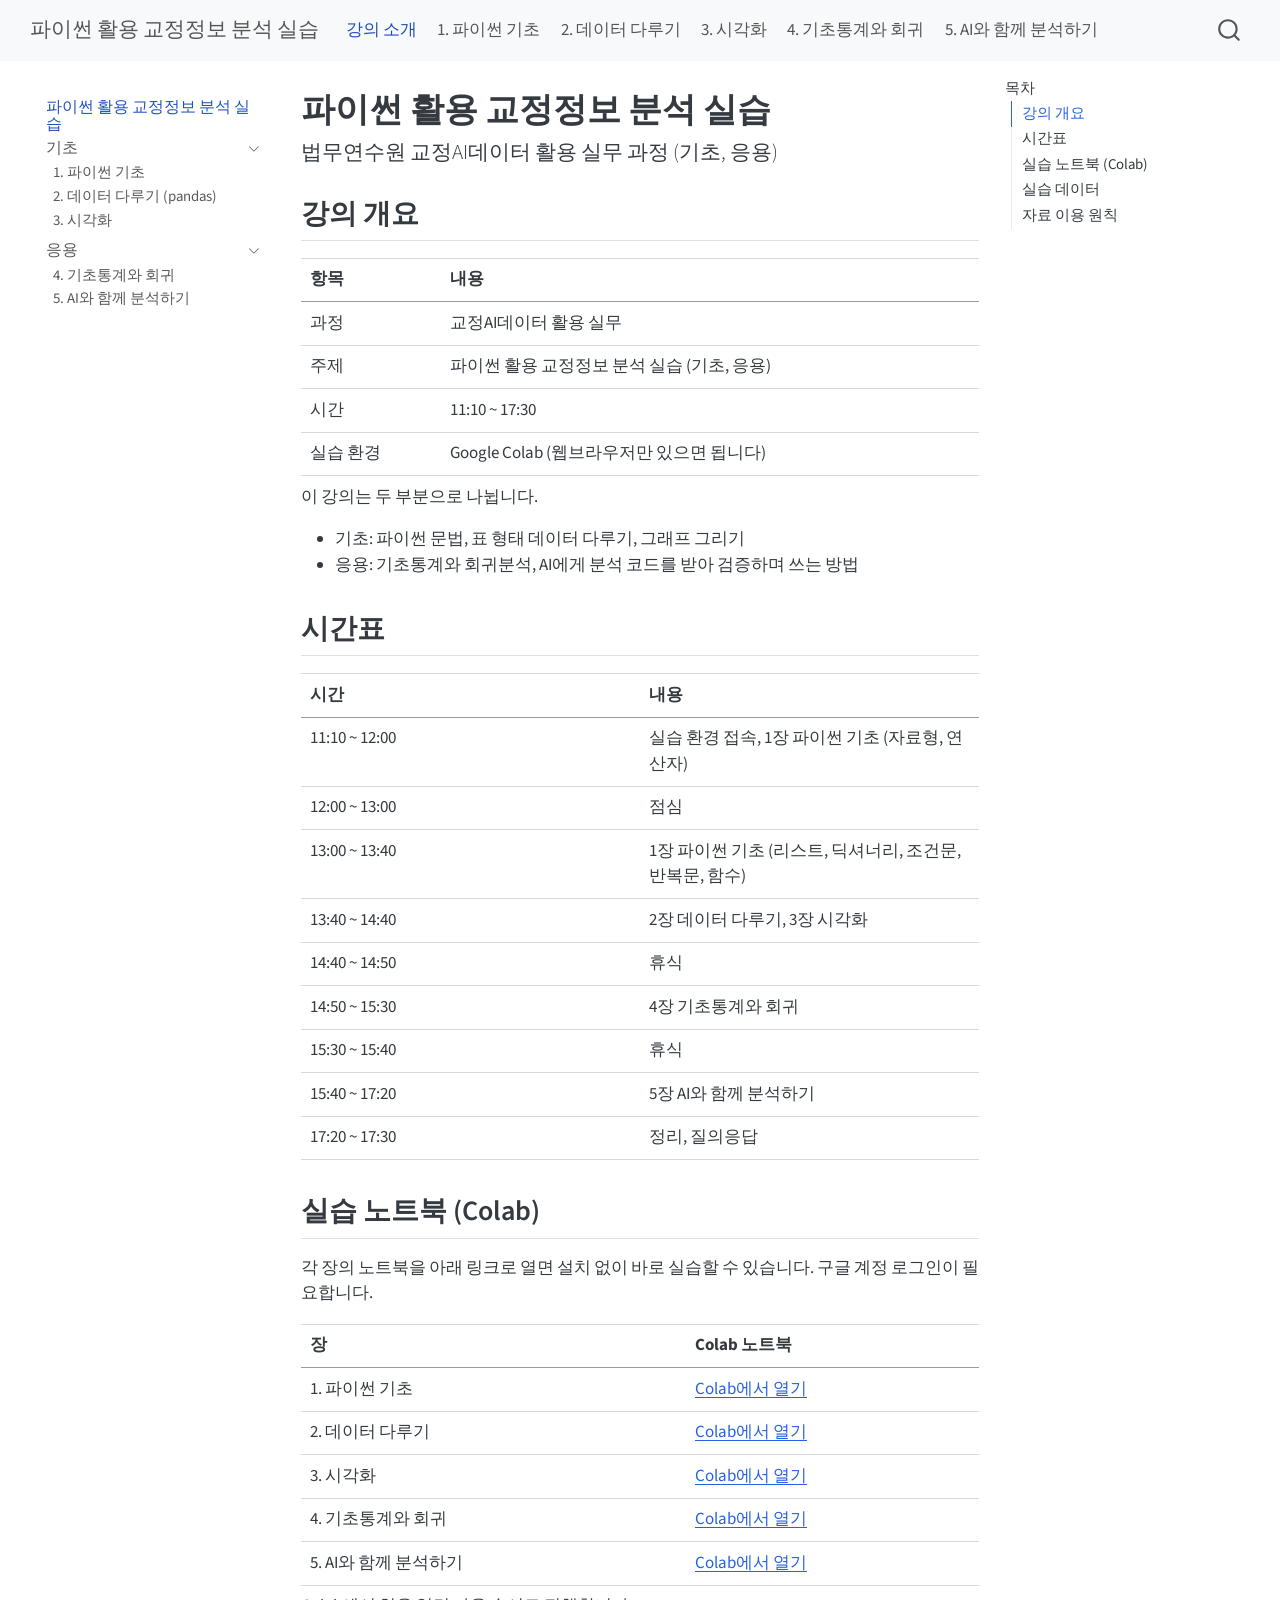
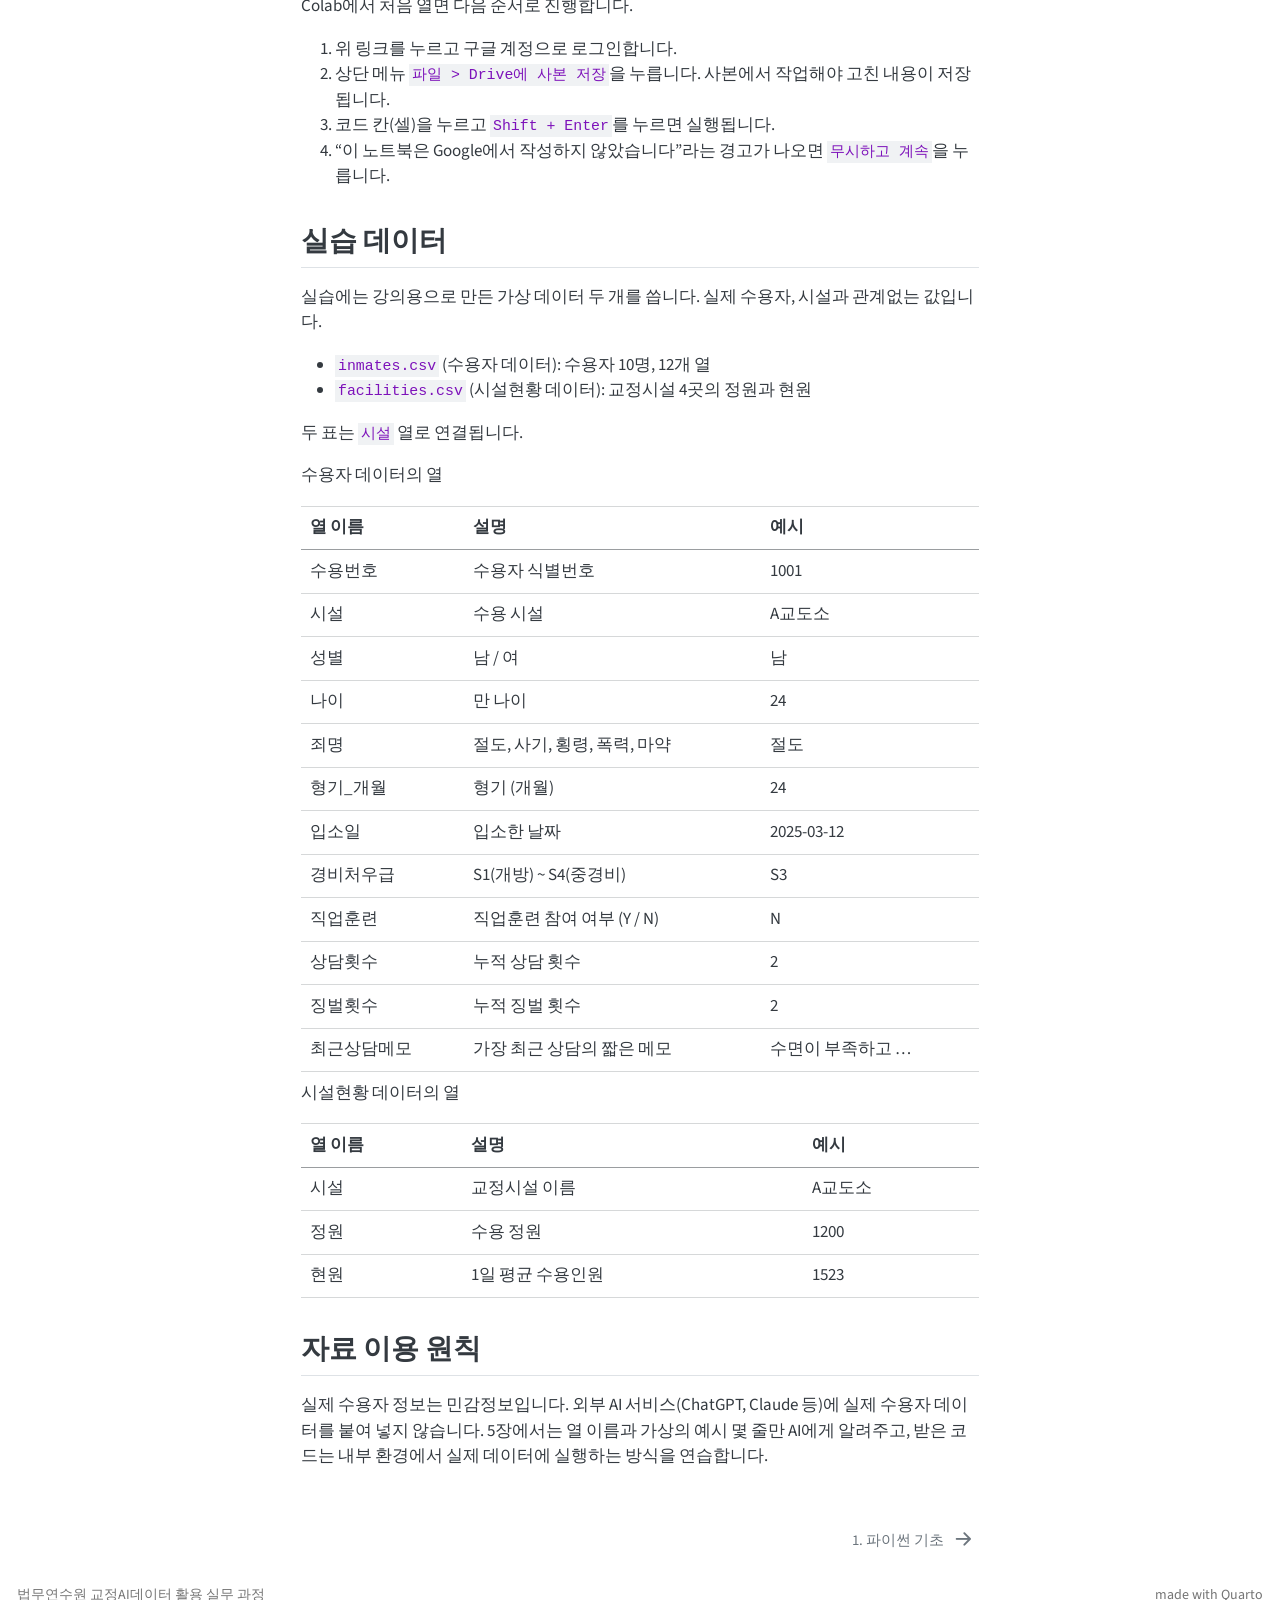
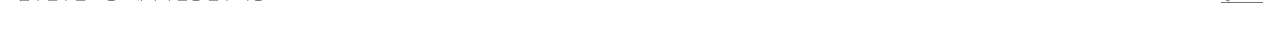
==== commit f4525360: "함수 내용 보강: 1장 함수 확장, 2장 함수로 결과 뽑기, 5장 함수 요청, 함수 호출 움짤 추가" ====
--- a/docs/index.html
+++ b/docs/index.html
@@ -278,6 +278,10 @@
 <section id="시간표" class="level2">
 <h2 class="anchored" data-anchor-id="시간표">시간표</h2>
 <table class="caption-top table">
+<colgroup>
+<col style="width: 50%">
+<col style="width: 50%">
+</colgroup>
 <thead>
 <tr class="header">
 <th>시간</th>
@@ -295,7 +299,7 @@
 </tr>
 <tr class="odd">
 <td>13:00 ~ 13:40</td>
-<td>1장 파이썬 기초 (리스트, 딕셔너리, 조건문, 반복문)</td>
+<td>1장 파이썬 기초 (리스트, 딕셔너리, 조건문, 반복문, 함수)</td>
 </tr>
 <tr class="even">
 <td>13:40 ~ 14:40</td>
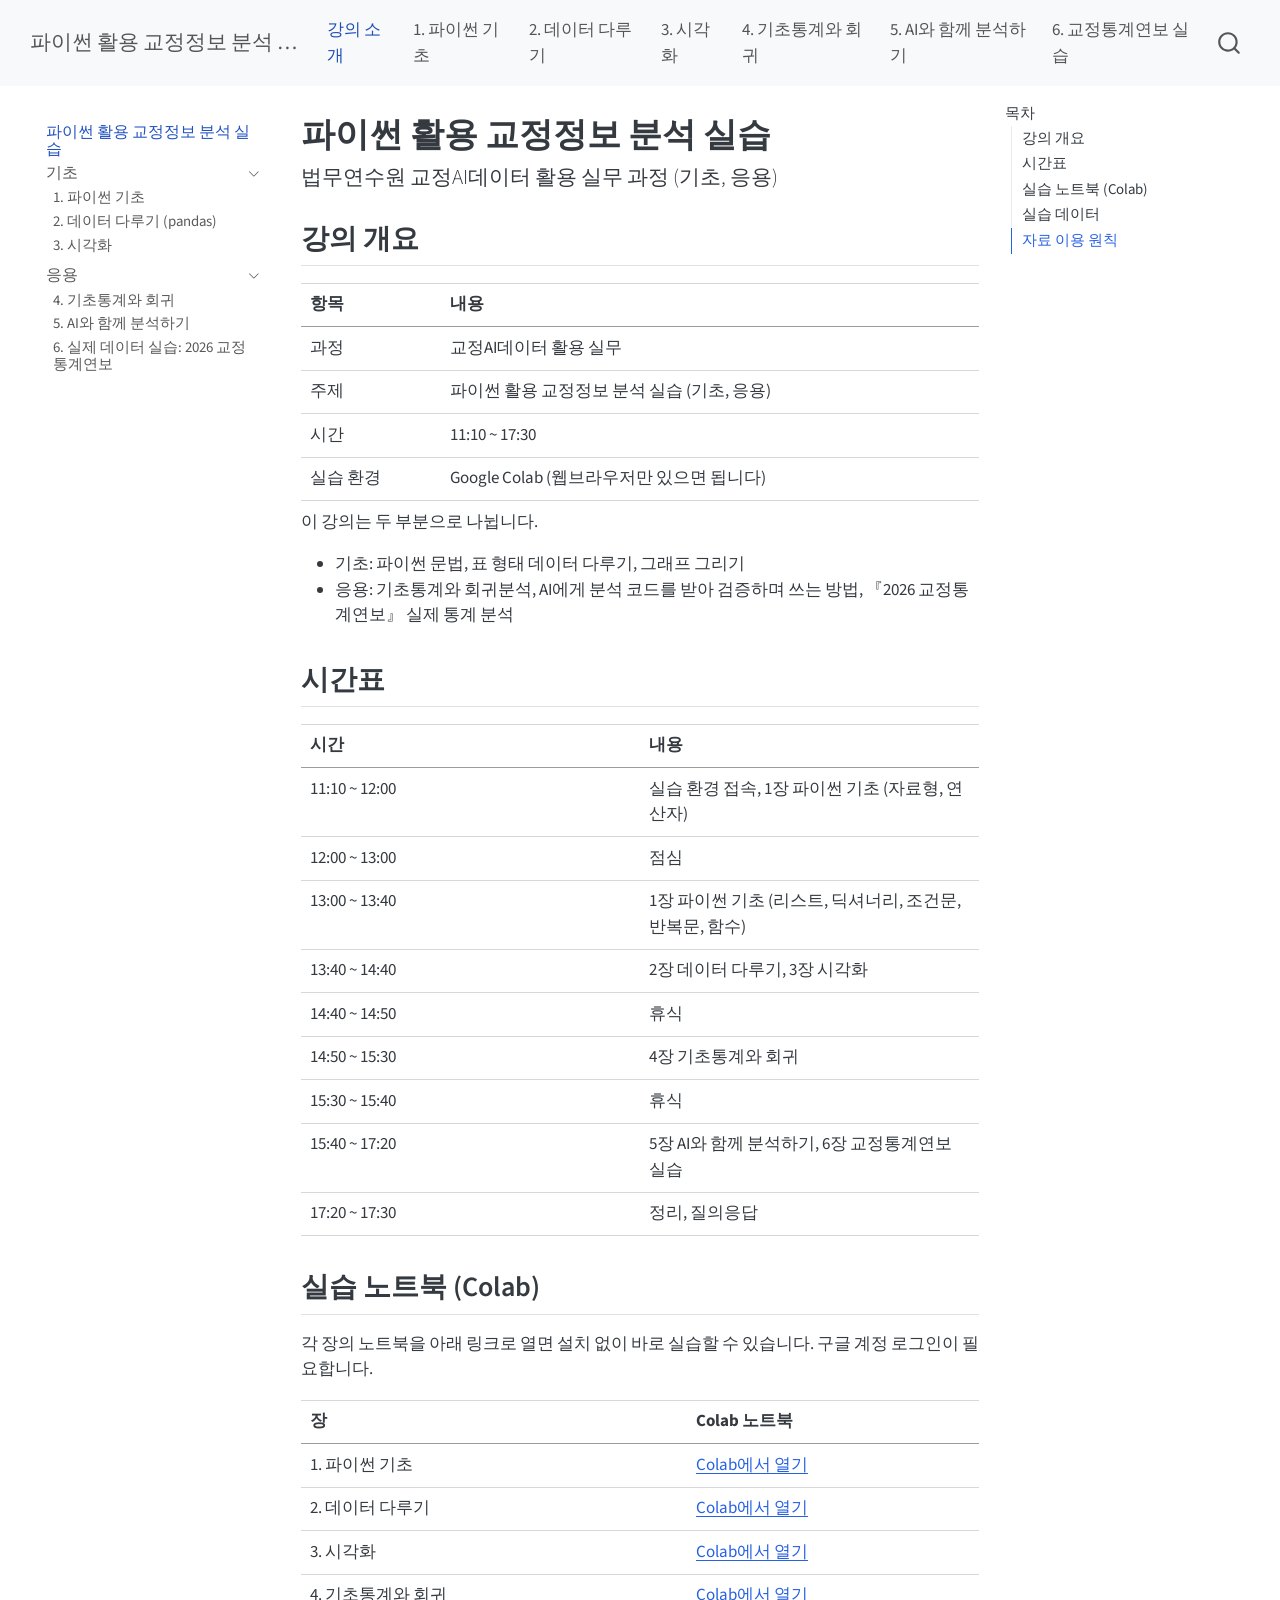
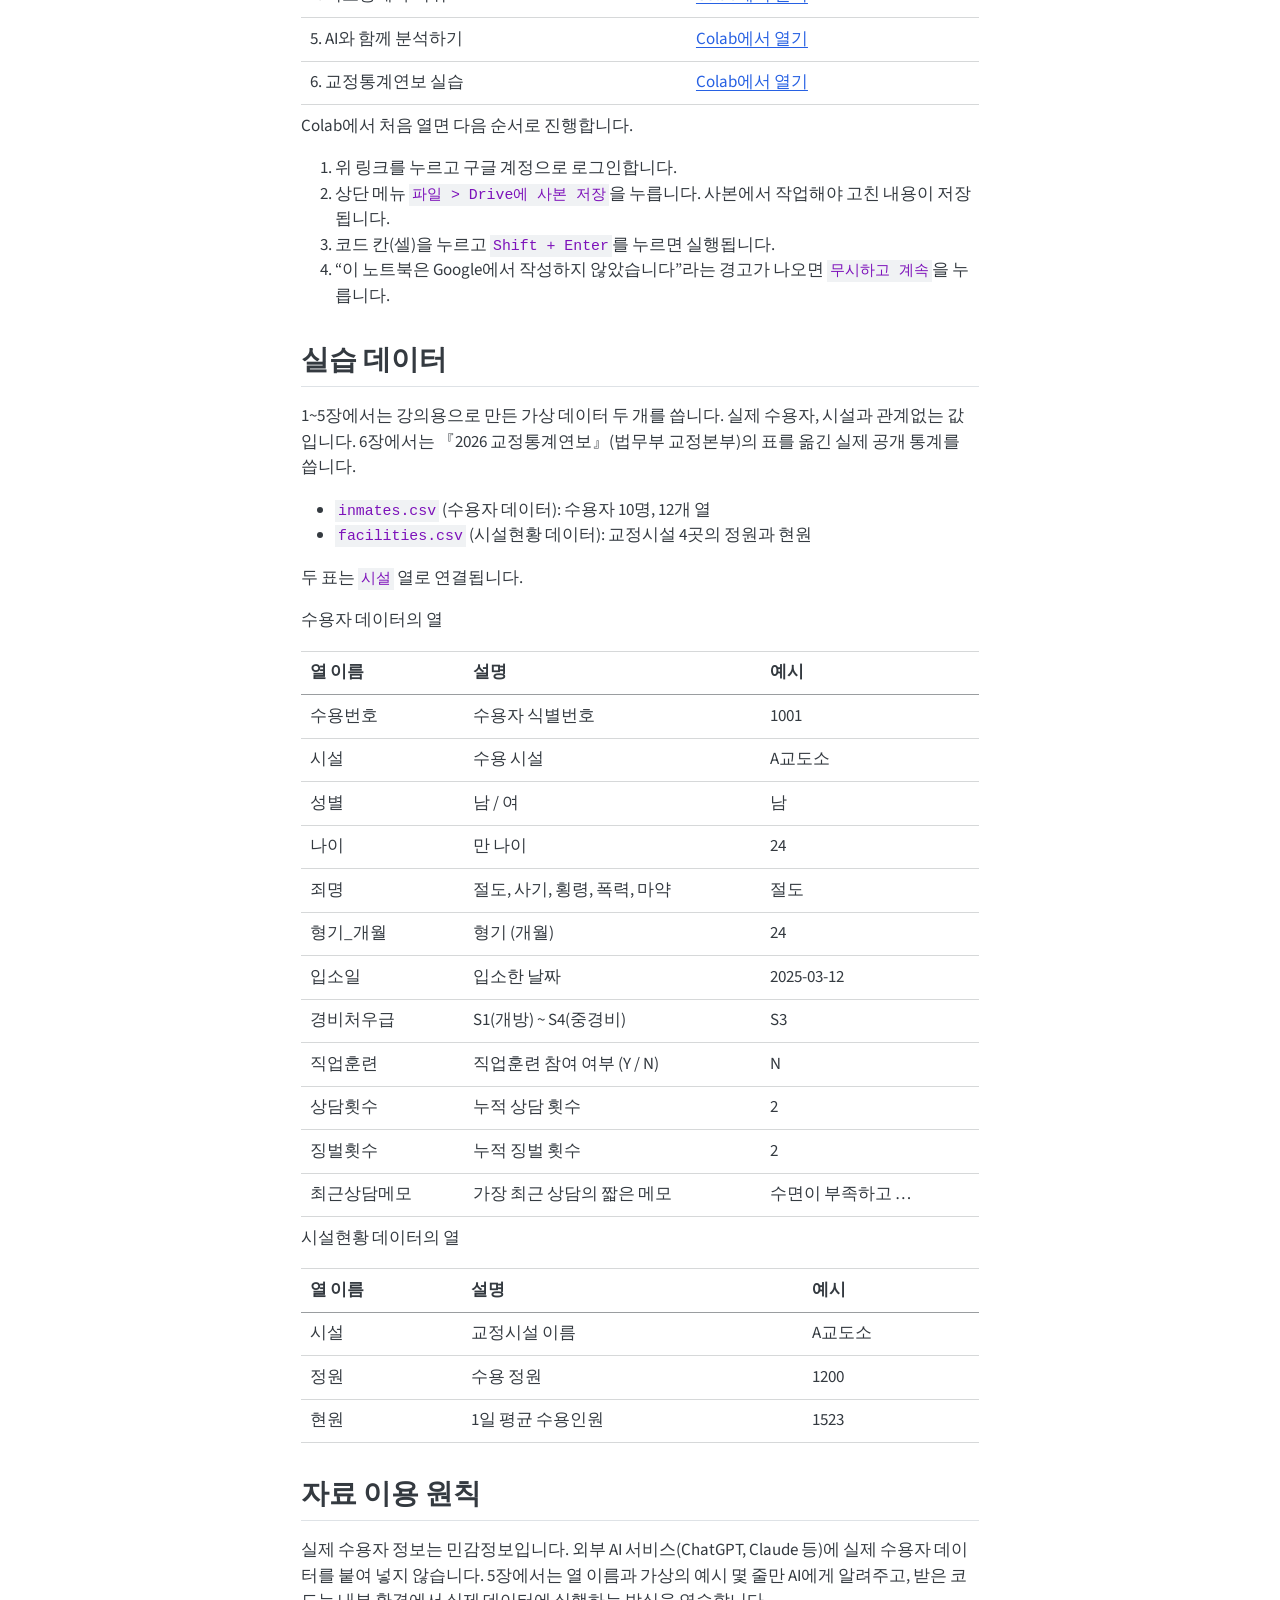
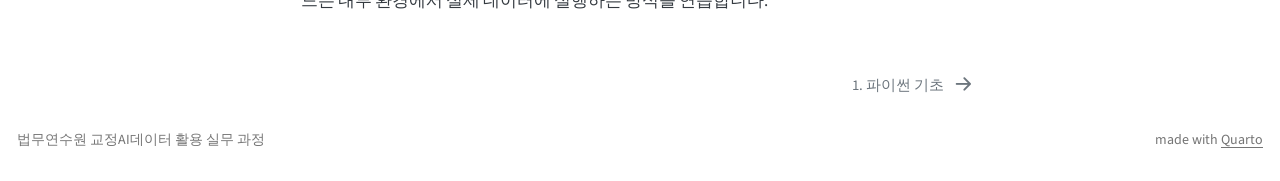
==== commit 32d64adc: "6장 교정통계연보 실습 추가: 수용률 35년 추이, 교정공무원 1인당 수용인원, 죄명별 구성 변화, 고령 수형자" ====
--- a/docs/index.html
+++ b/docs/index.html
@@ -119,6 +119,10 @@
     <a class="nav-link" href="./05_ai.html"> 
 <span class="menu-text">5. AI와 함께 분석하기</span></a>
   </li>  
+  <li class="nav-item">
+    <a class="nav-link" href="./06_yearbook.html"> 
+<span class="menu-text">6. 교정통계연보 실습</span></a>
+  </li>  
 </ul>
           </div> <!-- /navcollapse -->
             <div class="quarto-navbar-tools">
@@ -198,6 +202,12 @@
  <span class="menu-text">5. AI와 함께 분석하기</span></a>
   </div>
 </li>
+          <li class="sidebar-item">
+  <div class="sidebar-item-container"> 
+  <a href="./06_yearbook.html" class="sidebar-item-text sidebar-link">
+ <span class="menu-text">6. 실제 데이터 실습: 2026 교정통계연보</span></a>
+  </div>
+</li>
       </ul>
   </li>
     </ul>
@@ -272,7 +282,7 @@
 <p>이 강의는 두 부분으로 나뉩니다.</p>
 <ul>
 <li>기초: 파이썬 문법, 표 형태 데이터 다루기, 그래프 그리기</li>
-<li>응용: 기초통계와 회귀분석, AI에게 분석 코드를 받아 검증하며 쓰는 방법</li>
+<li>응용: 기초통계와 회귀분석, AI에게 분석 코드를 받아 검증하며 쓰는 방법, 『2026 교정통계연보』 실제 통계 분석</li>
 </ul>
 </section>
 <section id="시간표" class="level2">
@@ -319,7 +329,7 @@
 </tr>
 <tr class="even">
 <td>15:40 ~ 17:20</td>
-<td>5장 AI와 함께 분석하기</td>
+<td>5장 AI와 함께 분석하기, 6장 교정통계연보 실습</td>
 </tr>
 <tr class="odd">
 <td>17:20 ~ 17:30</td>
@@ -358,6 +368,10 @@
 <tr class="odd">
 <td>5. AI와 함께 분석하기</td>
 <td><a href="https://colab.research.google.com/github/StatJeong/moj-python-lecture/blob/main/notebooks/05_ai.ipynb">Colab에서 열기</a></td>
+</tr>
+<tr class="even">
+<td>6. 교정통계연보 실습</td>
+<td><a href="https://colab.research.google.com/github/StatJeong/moj-python-lecture/blob/main/notebooks/06_yearbook.ipynb">Colab에서 열기</a></td>
 </tr>
 </tbody>
 </table>
@@ -371,7 +385,7 @@
 </section>
 <section id="실습-데이터" class="level2">
 <h2 class="anchored" data-anchor-id="실습-데이터">실습 데이터</h2>
-<p>실습에는 강의용으로 만든 가상 데이터 두 개를 씁니다. 실제 수용자, 시설과 관계없는 값입니다.</p>
+<p>1~5장에서는 강의용으로 만든 가상 데이터 두 개를 씁니다. 실제 수용자, 시설과 관계없는 값입니다. 6장에서는 『2026 교정통계연보』(법무부 교정본부)의 표를 옮긴 실제 공개 통계를 씁니다.</p>
 <ul>
 <li><code>inmates.csv</code> (수용자 데이터): 수용자 10명, 12개 열</li>
 <li><code>facilities.csv</code> (시설현황 데이터): 교정시설 4곳의 정원과 현원</li>
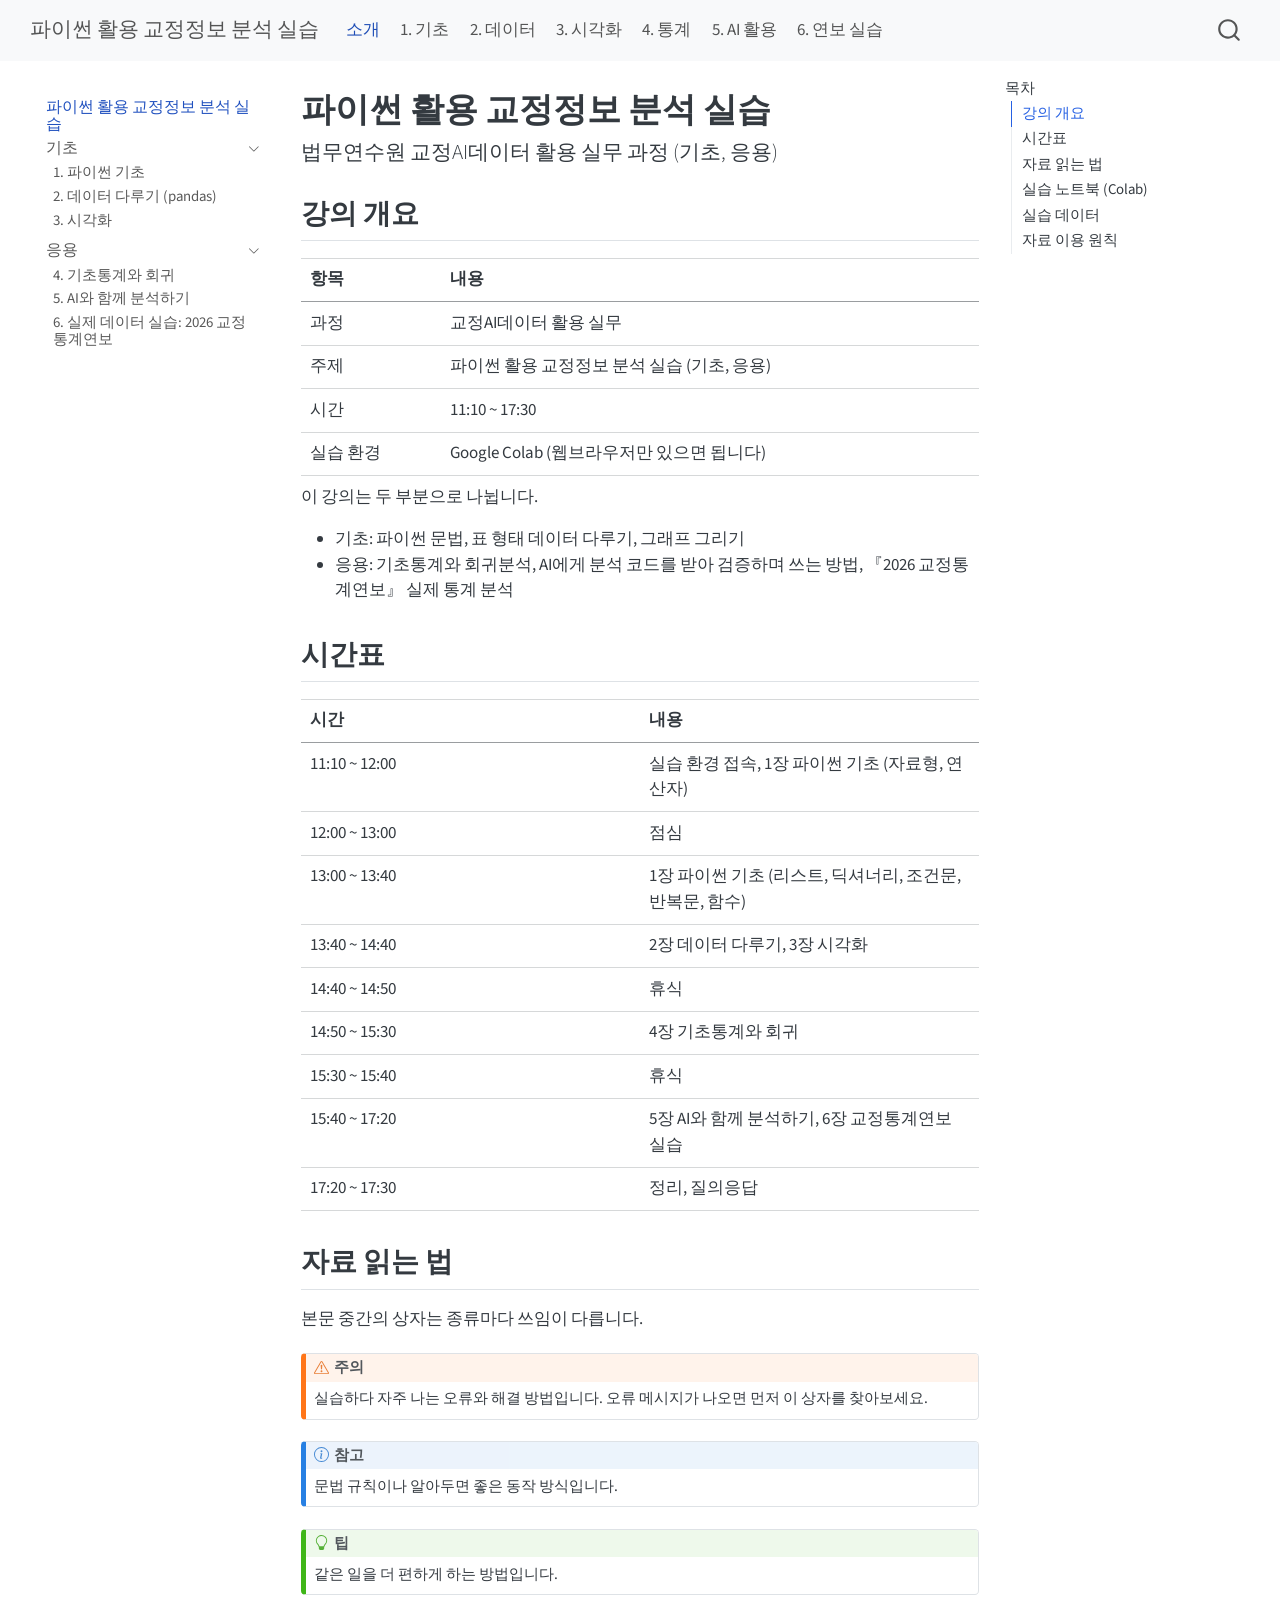
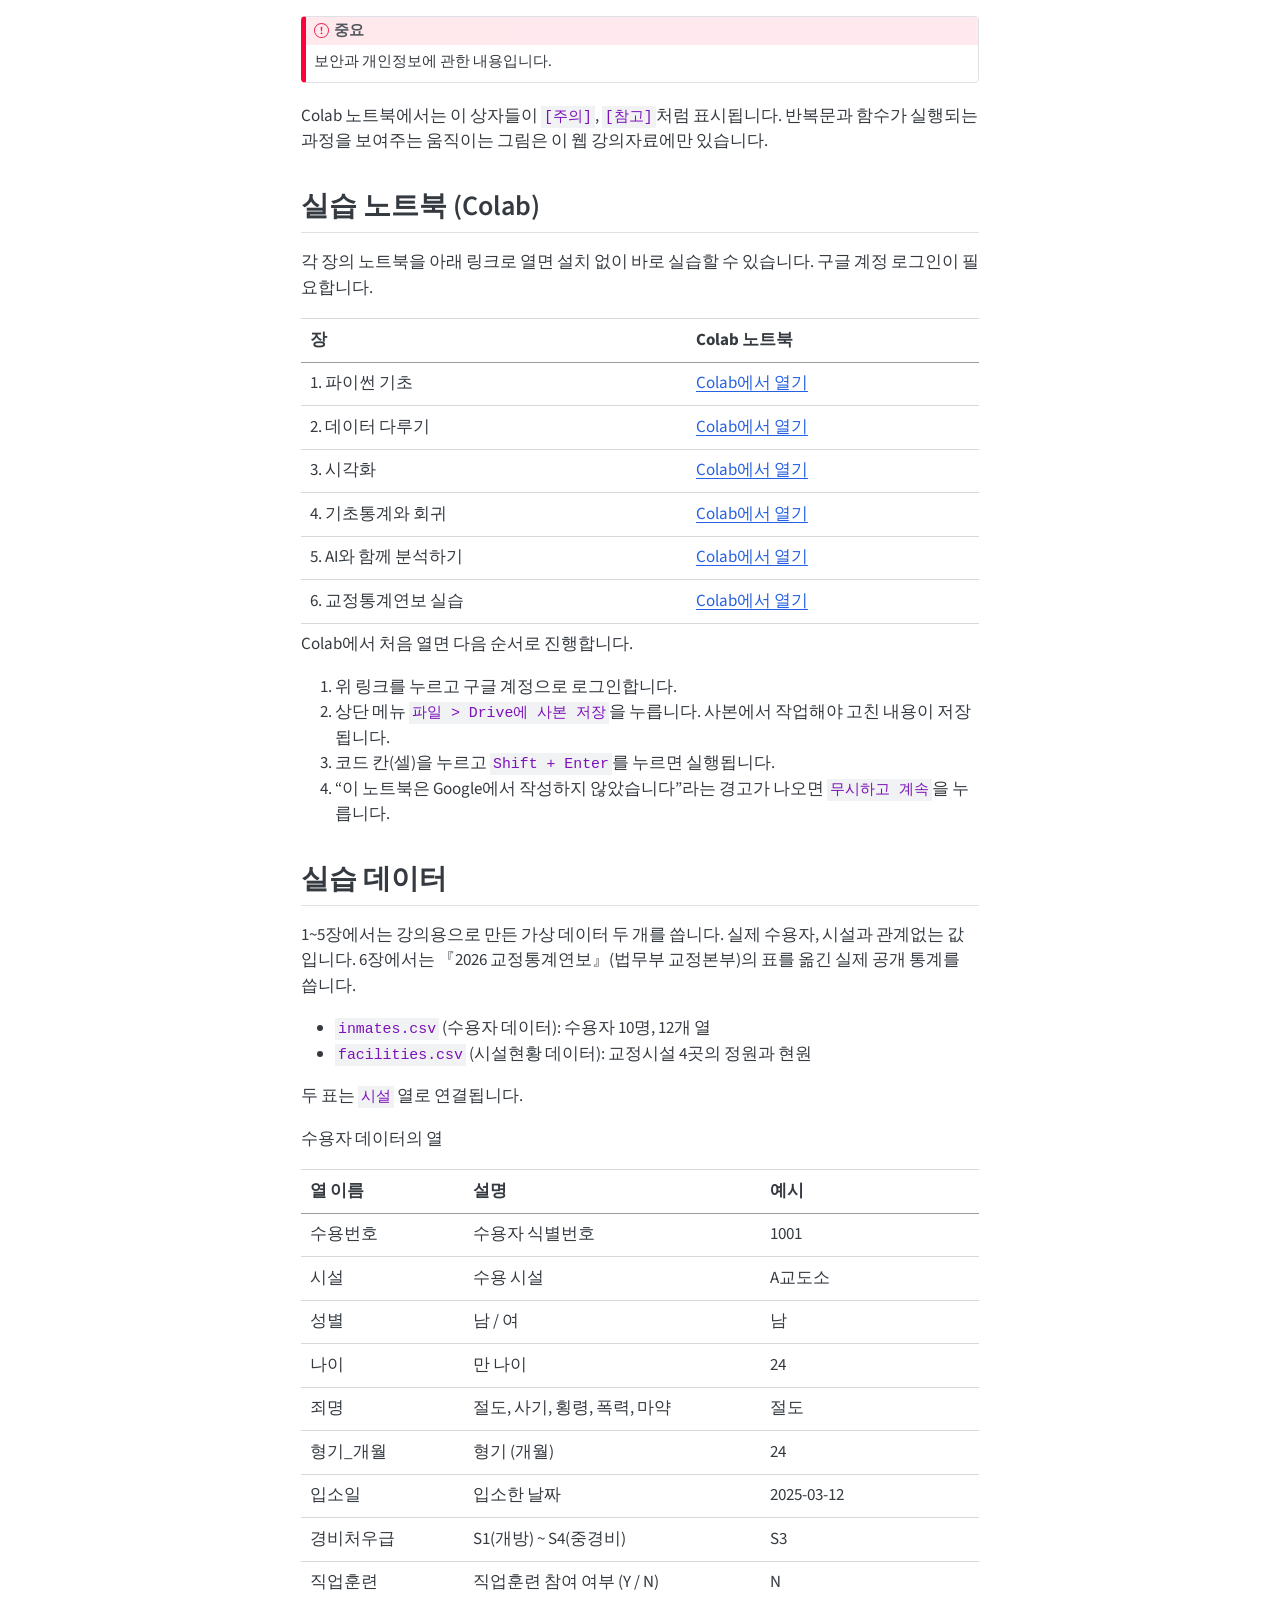
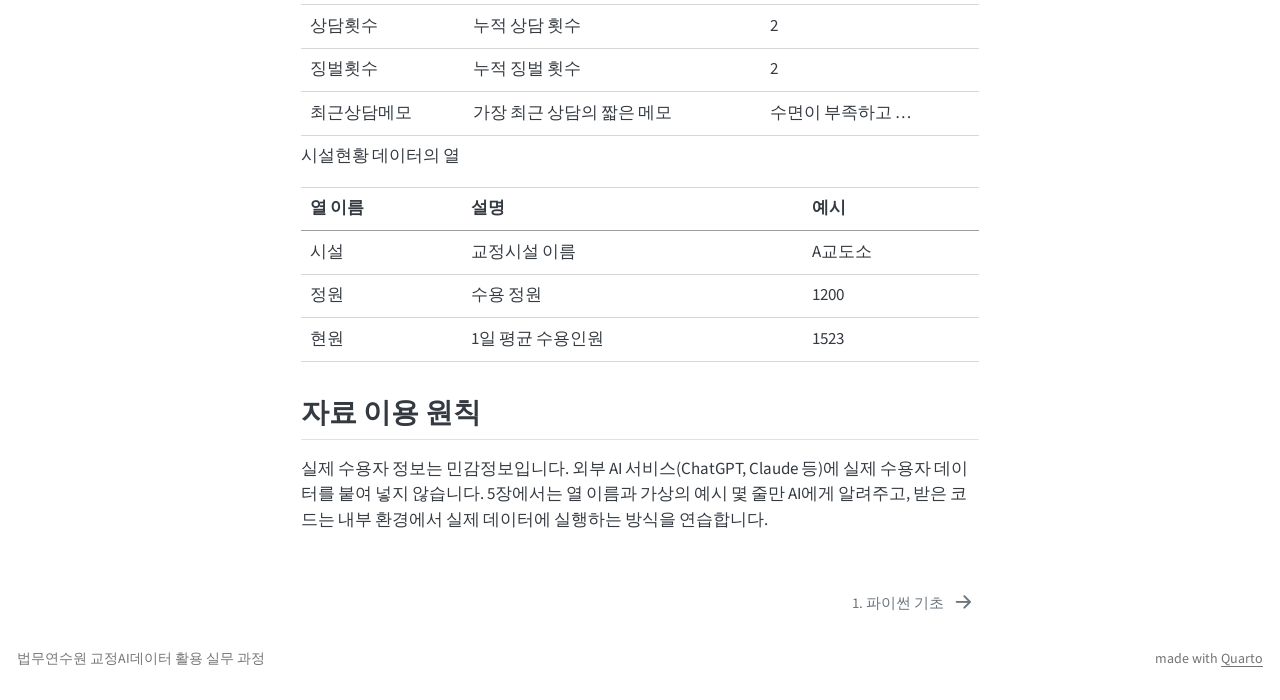
==== commit 9edcdaaf: "기초 1~3장에 실습 중 놓치기 쉬운 문법·오류 콜아웃 추가, seaborn 그래프(3장, 6장) 추가, 노트북에서 그림 제외" ====
--- a/docs/index.html
+++ b/docs/index.html
@@ -76,6 +76,7 @@
 }</script>
 
 
+<link rel="stylesheet" href="styles.css">
 </head>
 
 <body class="nav-sidebar floating nav-fixed quarto-light">
@@ -97,15 +98,15 @@
             <ul class="navbar-nav navbar-nav-scroll me-auto">
   <li class="nav-item">
     <a class="nav-link active" href="./index.html" aria-current="page"> 
-<span class="menu-text">강의 소개</span></a>
+<span class="menu-text">소개</span></a>
   </li>  
   <li class="nav-item">
     <a class="nav-link" href="./01_python_basics.html"> 
-<span class="menu-text">1. 파이썬 기초</span></a>
+<span class="menu-text">1. 기초</span></a>
   </li>  
   <li class="nav-item">
     <a class="nav-link" href="./02_pandas.html"> 
-<span class="menu-text">2. 데이터 다루기</span></a>
+<span class="menu-text">2. 데이터</span></a>
   </li>  
   <li class="nav-item">
     <a class="nav-link" href="./03_visualization.html"> 
@@ -113,15 +114,15 @@
   </li>  
   <li class="nav-item">
     <a class="nav-link" href="./04_statistics.html"> 
-<span class="menu-text">4. 기초통계와 회귀</span></a>
+<span class="menu-text">4. 통계</span></a>
   </li>  
   <li class="nav-item">
     <a class="nav-link" href="./05_ai.html"> 
-<span class="menu-text">5. AI와 함께 분석하기</span></a>
+<span class="menu-text">5. AI 활용</span></a>
   </li>  
   <li class="nav-item">
     <a class="nav-link" href="./06_yearbook.html"> 
-<span class="menu-text">6. 교정통계연보 실습</span></a>
+<span class="menu-text">6. 연보 실습</span></a>
   </li>  
 </ul>
           </div> <!-- /navcollapse -->
@@ -222,6 +223,7 @@
   <ul>
   <li><a href="#강의-개요" id="toc-강의-개요" class="nav-link active" data-scroll-target="#강의-개요">강의 개요</a></li>
   <li><a href="#시간표" id="toc-시간표" class="nav-link" data-scroll-target="#시간표">시간표</a></li>
+  <li><a href="#자료-읽는-법" id="toc-자료-읽는-법" class="nav-link" data-scroll-target="#자료-읽는-법">자료 읽는 법</a></li>
   <li><a href="#실습-노트북-colab" id="toc-실습-노트북-colab" class="nav-link" data-scroll-target="#실습-노트북-colab">실습 노트북 (Colab)</a></li>
   <li><a href="#실습-데이터" id="toc-실습-데이터" class="nav-link" data-scroll-target="#실습-데이터">실습 데이터</a></li>
   <li><a href="#자료-이용-원칙" id="toc-자료-이용-원칙" class="nav-link" data-scroll-target="#자료-이용-원칙">자료 이용 원칙</a></li>
@@ -337,6 +339,63 @@
 </tr>
 </tbody>
 </table>
+</section>
+<section id="자료-읽는-법" class="level2">
+<h2 class="anchored" data-anchor-id="자료-읽는-법">자료 읽는 법</h2>
+<p>본문 중간의 상자는 종류마다 쓰임이 다릅니다.</p>
+<div class="callout callout-style-default callout-warning callout-titled" title="주의">
+<div class="callout-header d-flex align-content-center">
+<div class="callout-icon-container">
+<i class="callout-icon"></i>
+</div>
+<div class="callout-title-container flex-fill">
+<span class="screen-reader-only">경고</span>주의
+</div>
+</div>
+<div class="callout-body-container callout-body">
+<p>실습하다 자주 나는 오류와 해결 방법입니다. 오류 메시지가 나오면 먼저 이 상자를 찾아보세요.</p>
+</div>
+</div>
+<div class="callout callout-style-default callout-note callout-titled" title="참고">
+<div class="callout-header d-flex align-content-center">
+<div class="callout-icon-container">
+<i class="callout-icon"></i>
+</div>
+<div class="callout-title-container flex-fill">
+<span class="screen-reader-only">노트</span>참고
+</div>
+</div>
+<div class="callout-body-container callout-body">
+<p>문법 규칙이나 알아두면 좋은 동작 방식입니다.</p>
+</div>
+</div>
+<div class="callout callout-style-default callout-tip callout-titled" title="팁">
+<div class="callout-header d-flex align-content-center">
+<div class="callout-icon-container">
+<i class="callout-icon"></i>
+</div>
+<div class="callout-title-container flex-fill">
+<span class="screen-reader-only">힌트</span>팁
+</div>
+</div>
+<div class="callout-body-container callout-body">
+<p>같은 일을 더 편하게 하는 방법입니다.</p>
+</div>
+</div>
+<div class="callout callout-style-default callout-important callout-titled" title="중요">
+<div class="callout-header d-flex align-content-center">
+<div class="callout-icon-container">
+<i class="callout-icon"></i>
+</div>
+<div class="callout-title-container flex-fill">
+<span class="screen-reader-only">중요</span>중요
+</div>
+</div>
+<div class="callout-body-container callout-body">
+<p>보안과 개인정보에 관한 내용입니다.</p>
+</div>
+</div>
+<p>Colab 노트북에서는 이 상자들이 <code>[주의]</code>, <code>[참고]</code>처럼 표시됩니다. 반복문과 함수가 실행되는 과정을 보여주는 움직이는 그림은 이 웹 강의자료에만 있습니다.</p>
 </section>
 <section id="실습-노트북-colab" class="level2">
 <h2 class="anchored" data-anchor-id="실습-노트북-colab">실습 노트북 (Colab)</h2>
--- a/docs/styles.css
+++ b/docs/styles.css
@@ -0,0 +1,6 @@
+/* 넓은 그래프가 본문 폭을 넘지 않도록 */
+.cell-output-display img,
+main img {
+  max-width: 100%;
+  height: auto;
+}
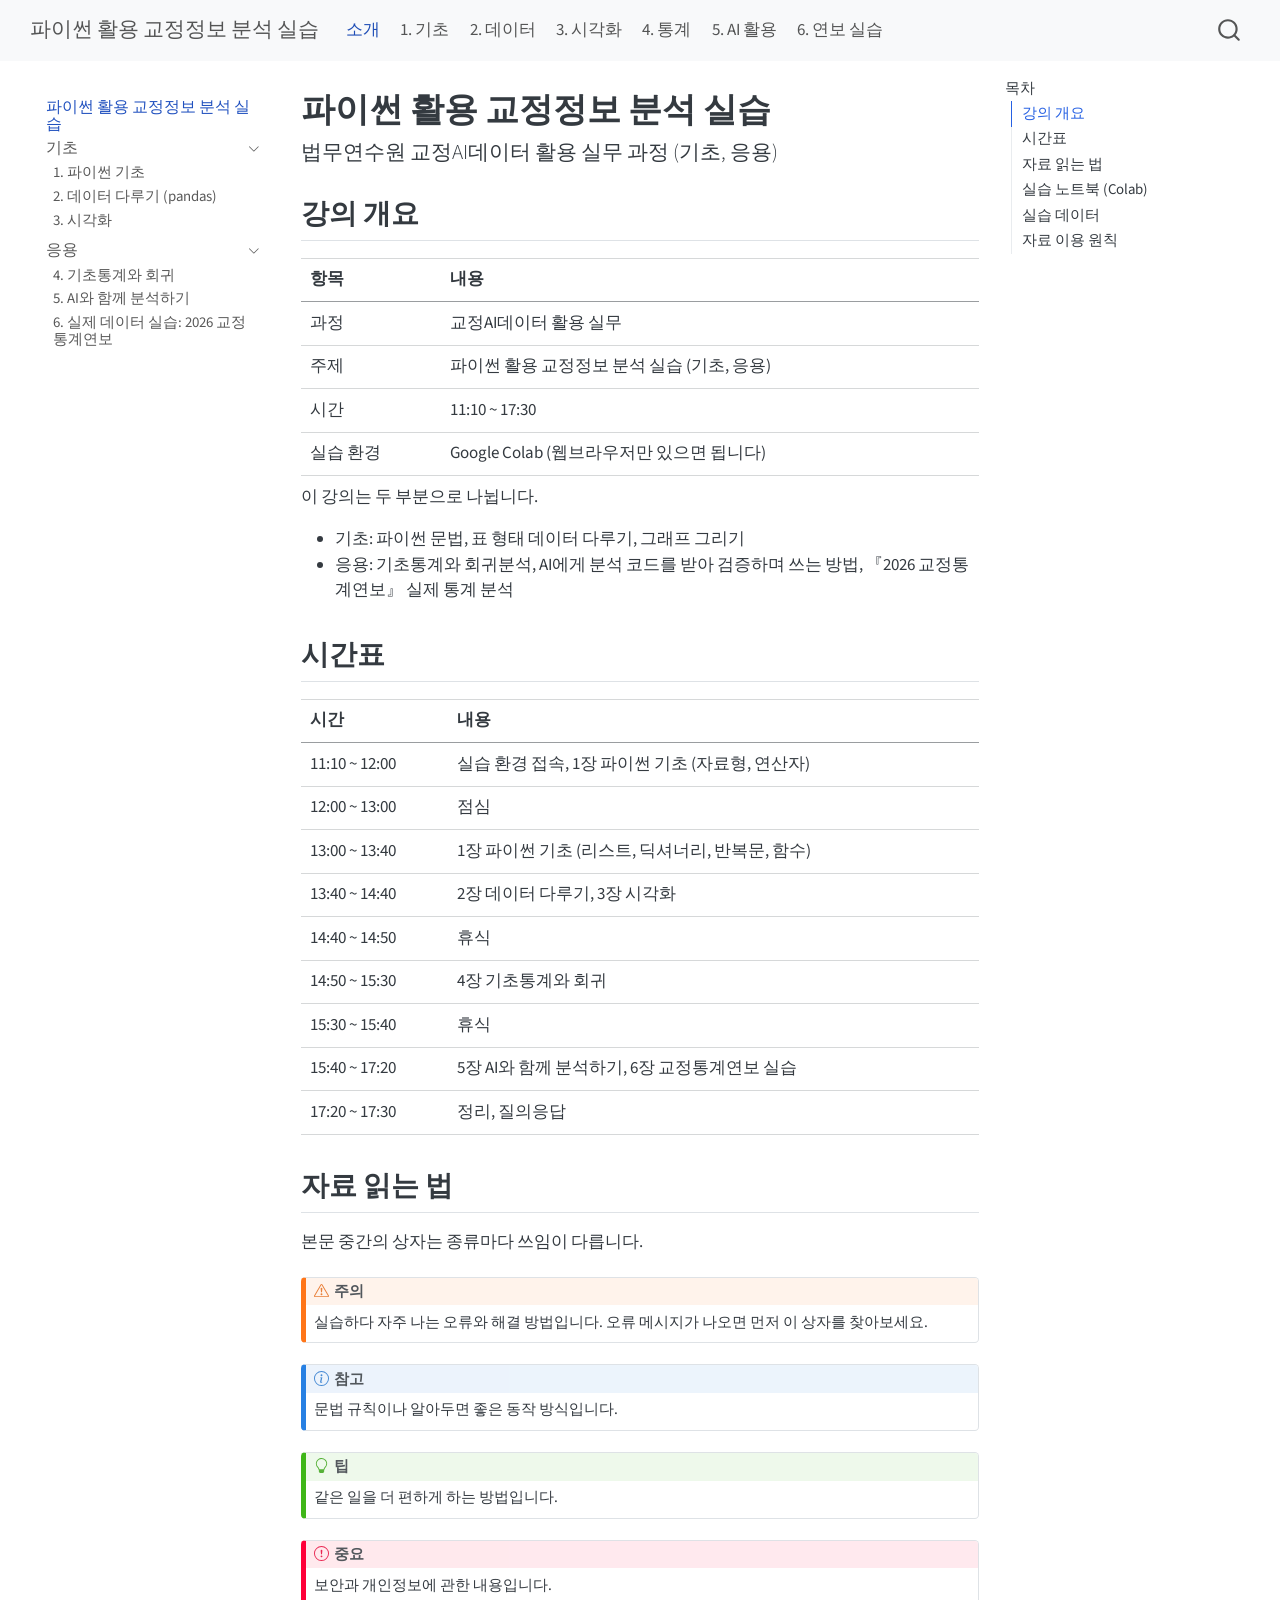
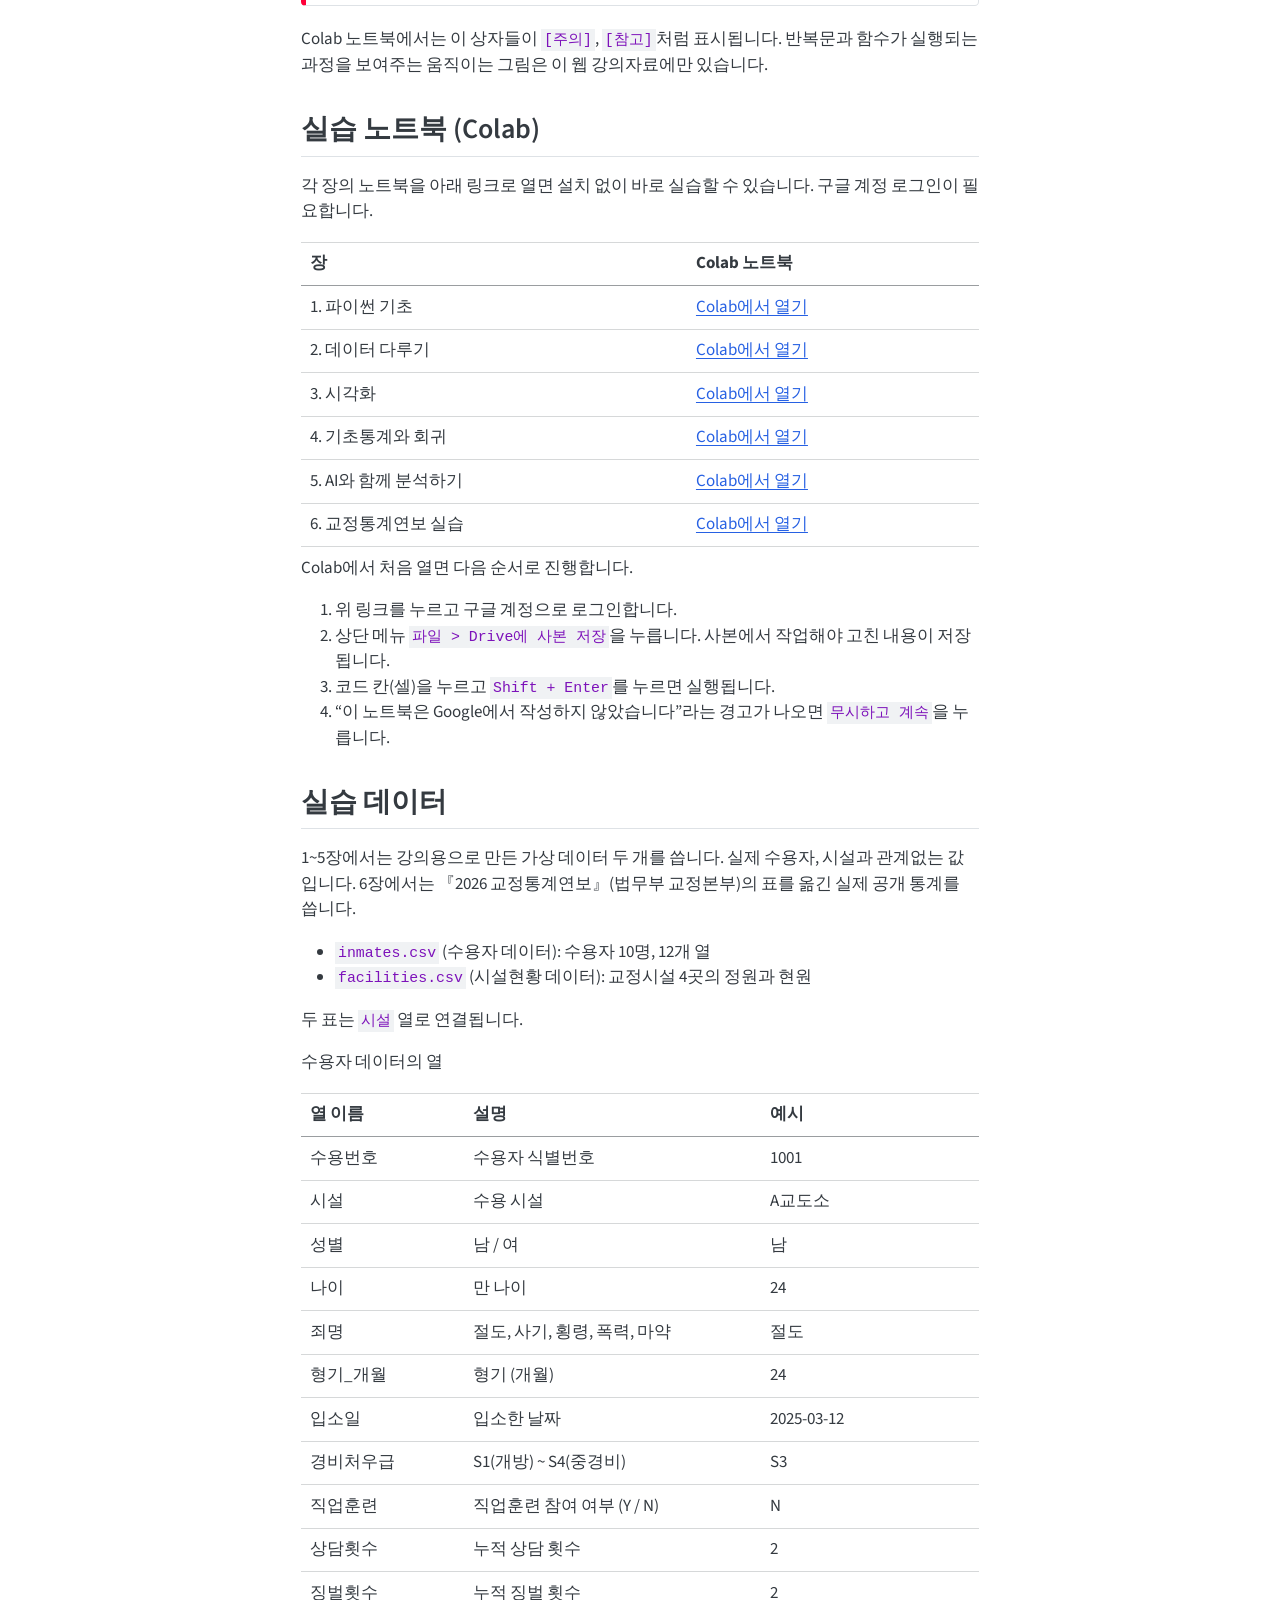
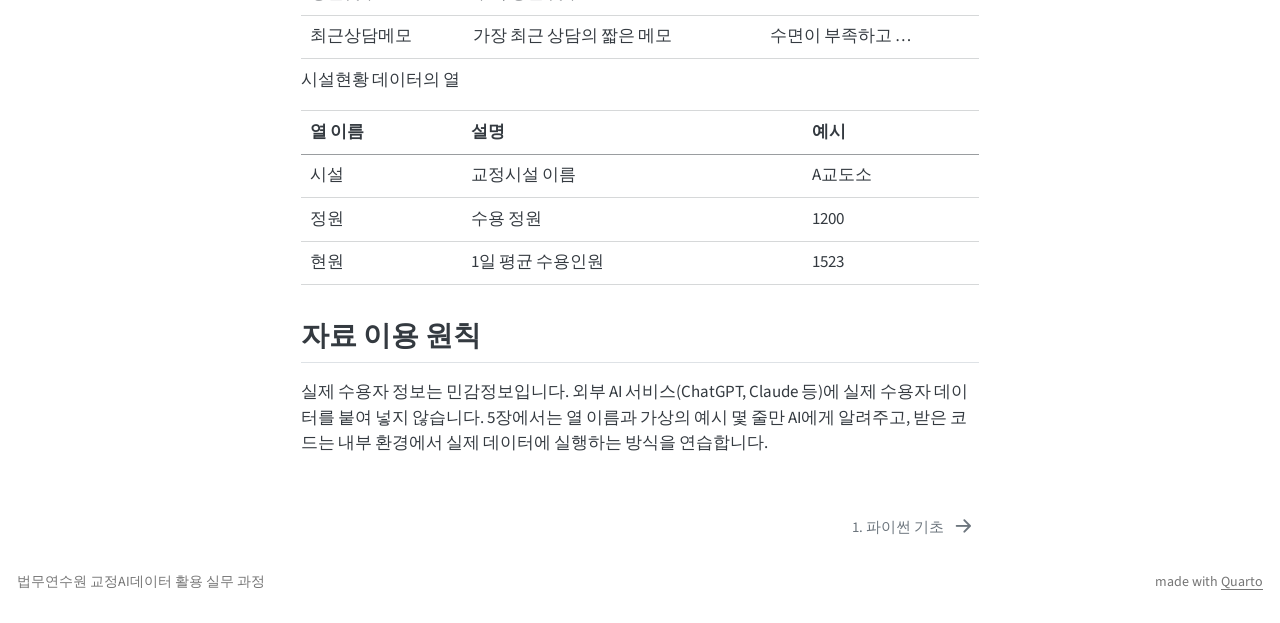
==== commit e04bb5d4: "4장 회귀식을 수식으로 정리하고, 1~3장에서 실제 데이터 실습에 쓰지 않는 내용 정리 - 4장: 선형·로지스틱 회귀의 모형식, 추정식, 최소제곱법 유도, 예측값과 잔차, 결정계수" ====
--- a/docs/index.html
+++ b/docs/index.html
@@ -290,10 +290,6 @@
 <section id="시간표" class="level2">
 <h2 class="anchored" data-anchor-id="시간표">시간표</h2>
 <table class="caption-top table">
-<colgroup>
-<col style="width: 50%">
-<col style="width: 50%">
-</colgroup>
 <thead>
 <tr class="header">
 <th>시간</th>
@@ -311,7 +307,7 @@
 </tr>
 <tr class="odd">
 <td>13:00 ~ 13:40</td>
-<td>1장 파이썬 기초 (리스트, 딕셔너리, 조건문, 반복문, 함수)</td>
+<td>1장 파이썬 기초 (리스트, 딕셔너리, 반복문, 함수)</td>
 </tr>
 <tr class="even">
 <td>13:40 ~ 14:40</td>
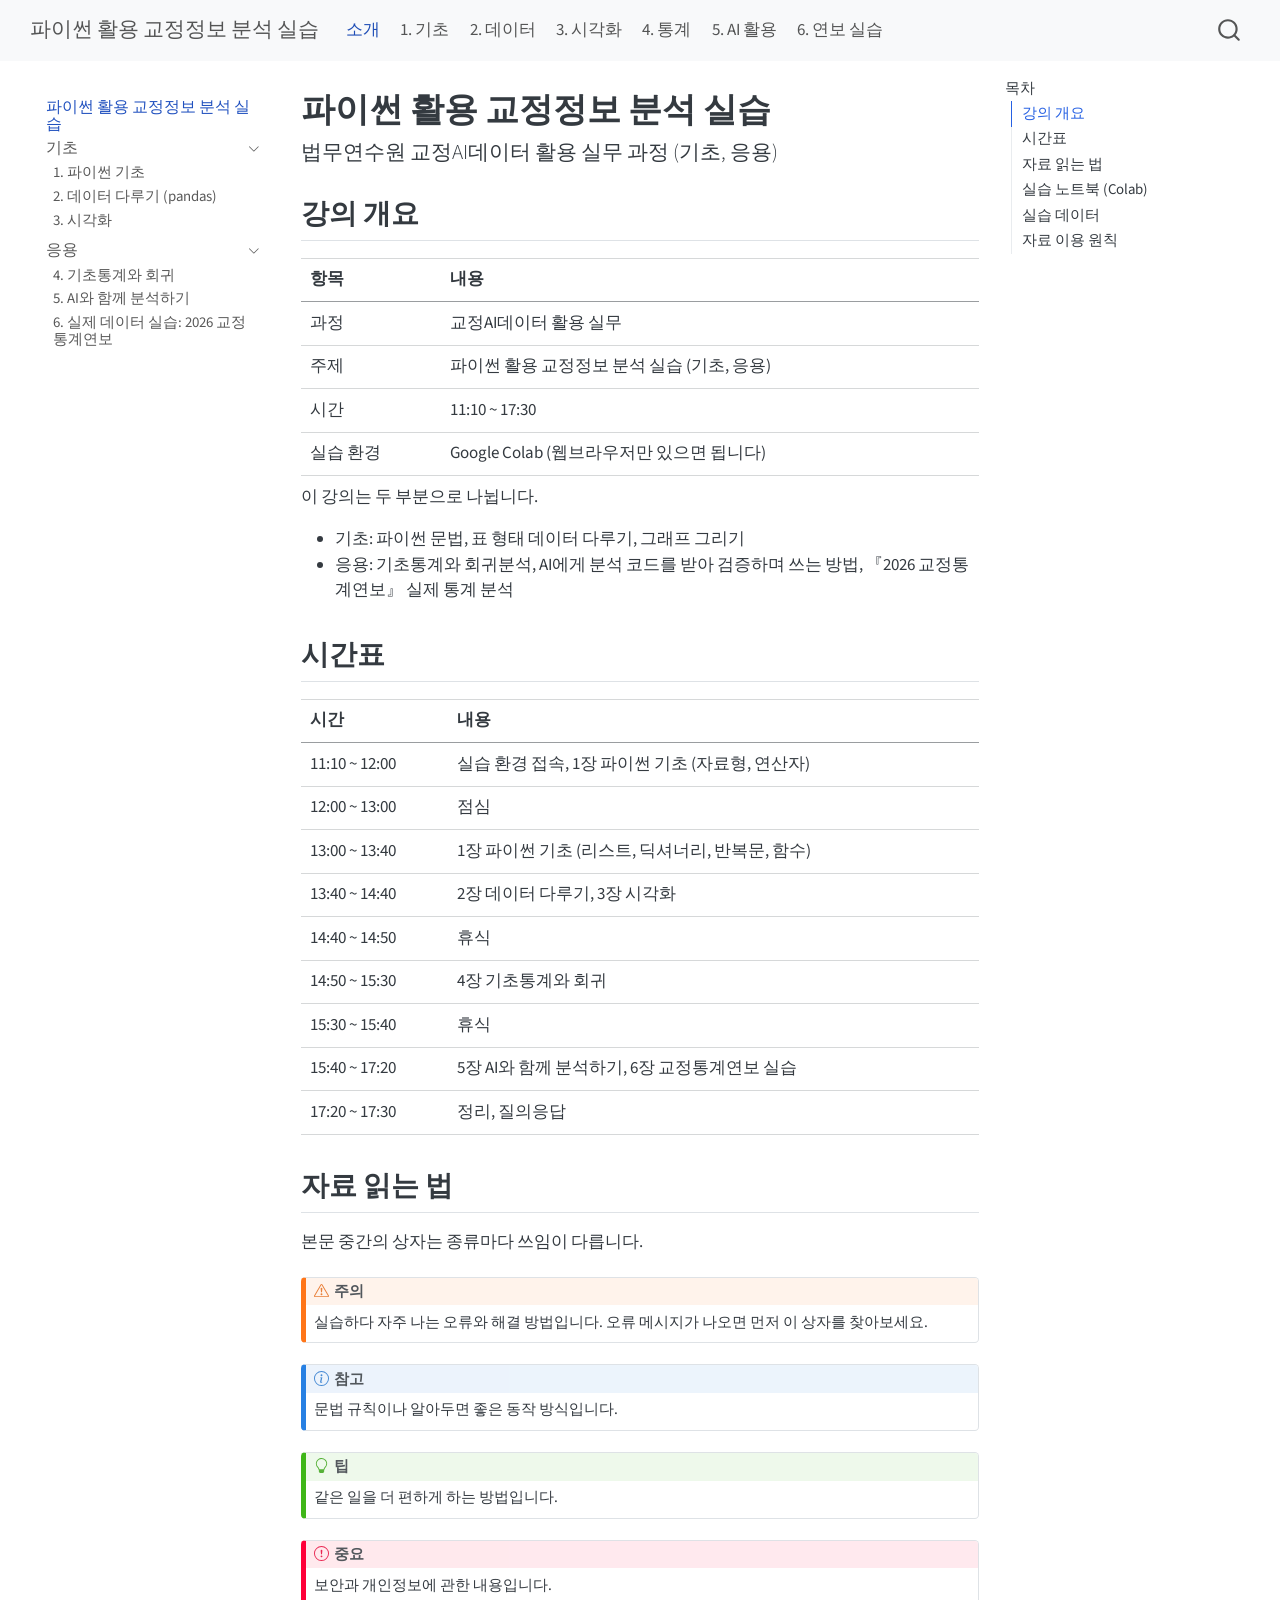
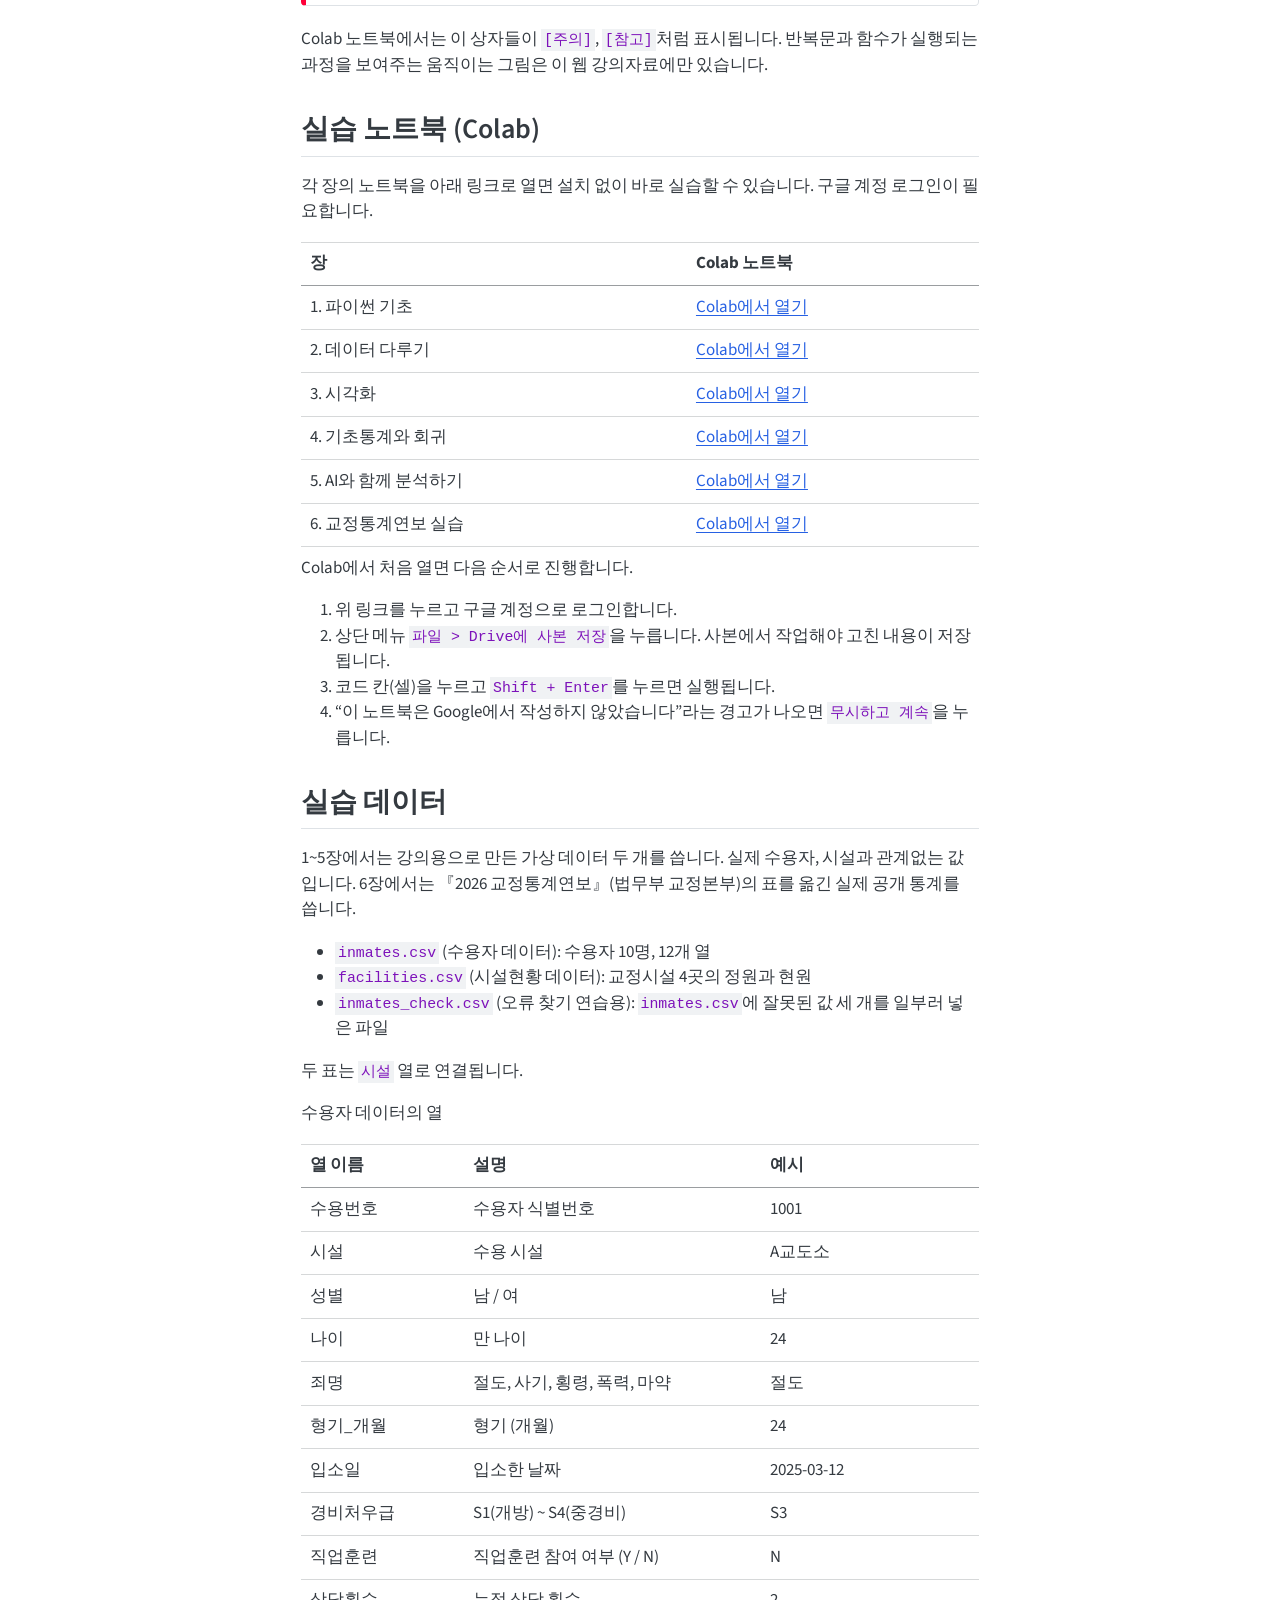
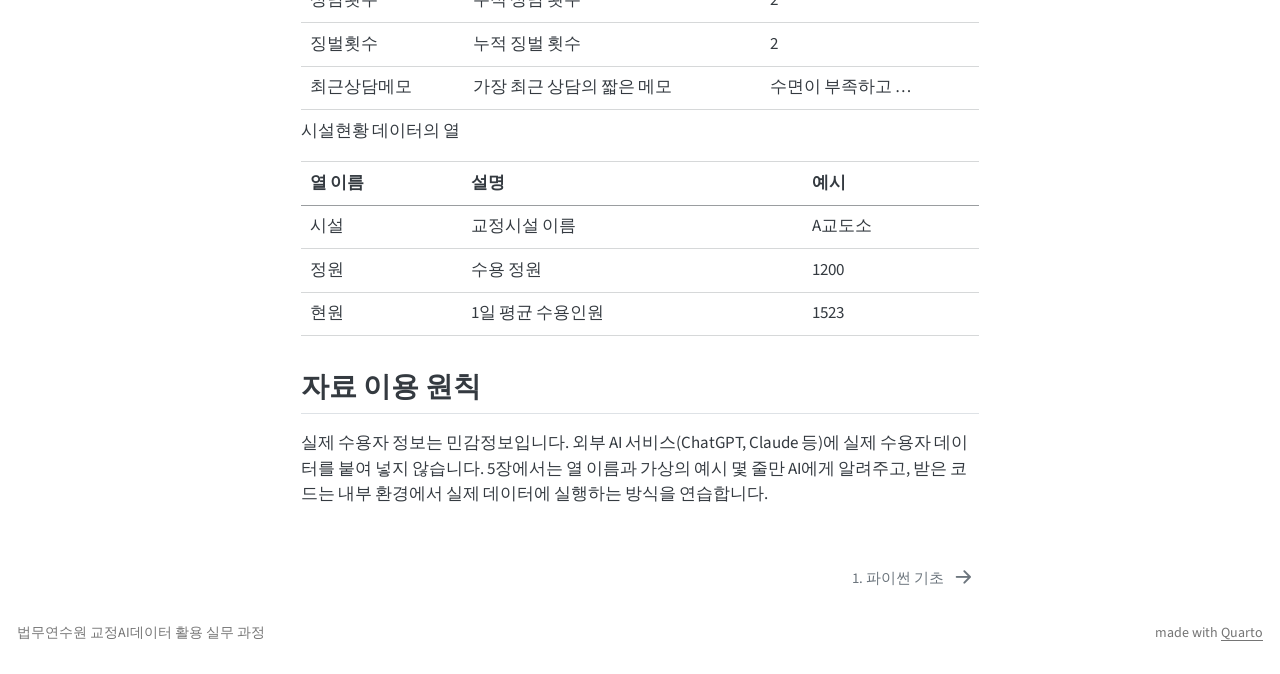
==== commit cd349dc1: "4.2에 기초통계로 데이터 오류 찾기 추가, 고치는 과제는 5장으로 - 4.2: inmates_check.csv의 describe()에서 이상한 값 세 개(나이 280, 형기 99" ====
--- a/docs/index.html
+++ b/docs/index.html
@@ -444,6 +444,7 @@
 <ul>
 <li><code>inmates.csv</code> (수용자 데이터): 수용자 10명, 12개 열</li>
 <li><code>facilities.csv</code> (시설현황 데이터): 교정시설 4곳의 정원과 현원</li>
+<li><code>inmates_check.csv</code> (오류 찾기 연습용): <code>inmates.csv</code>에 잘못된 값 세 개를 일부러 넣은 파일</li>
 </ul>
 <p>두 표는 <code>시설</code> 열로 연결됩니다.</p>
 <p>수용자 데이터의 열</p>
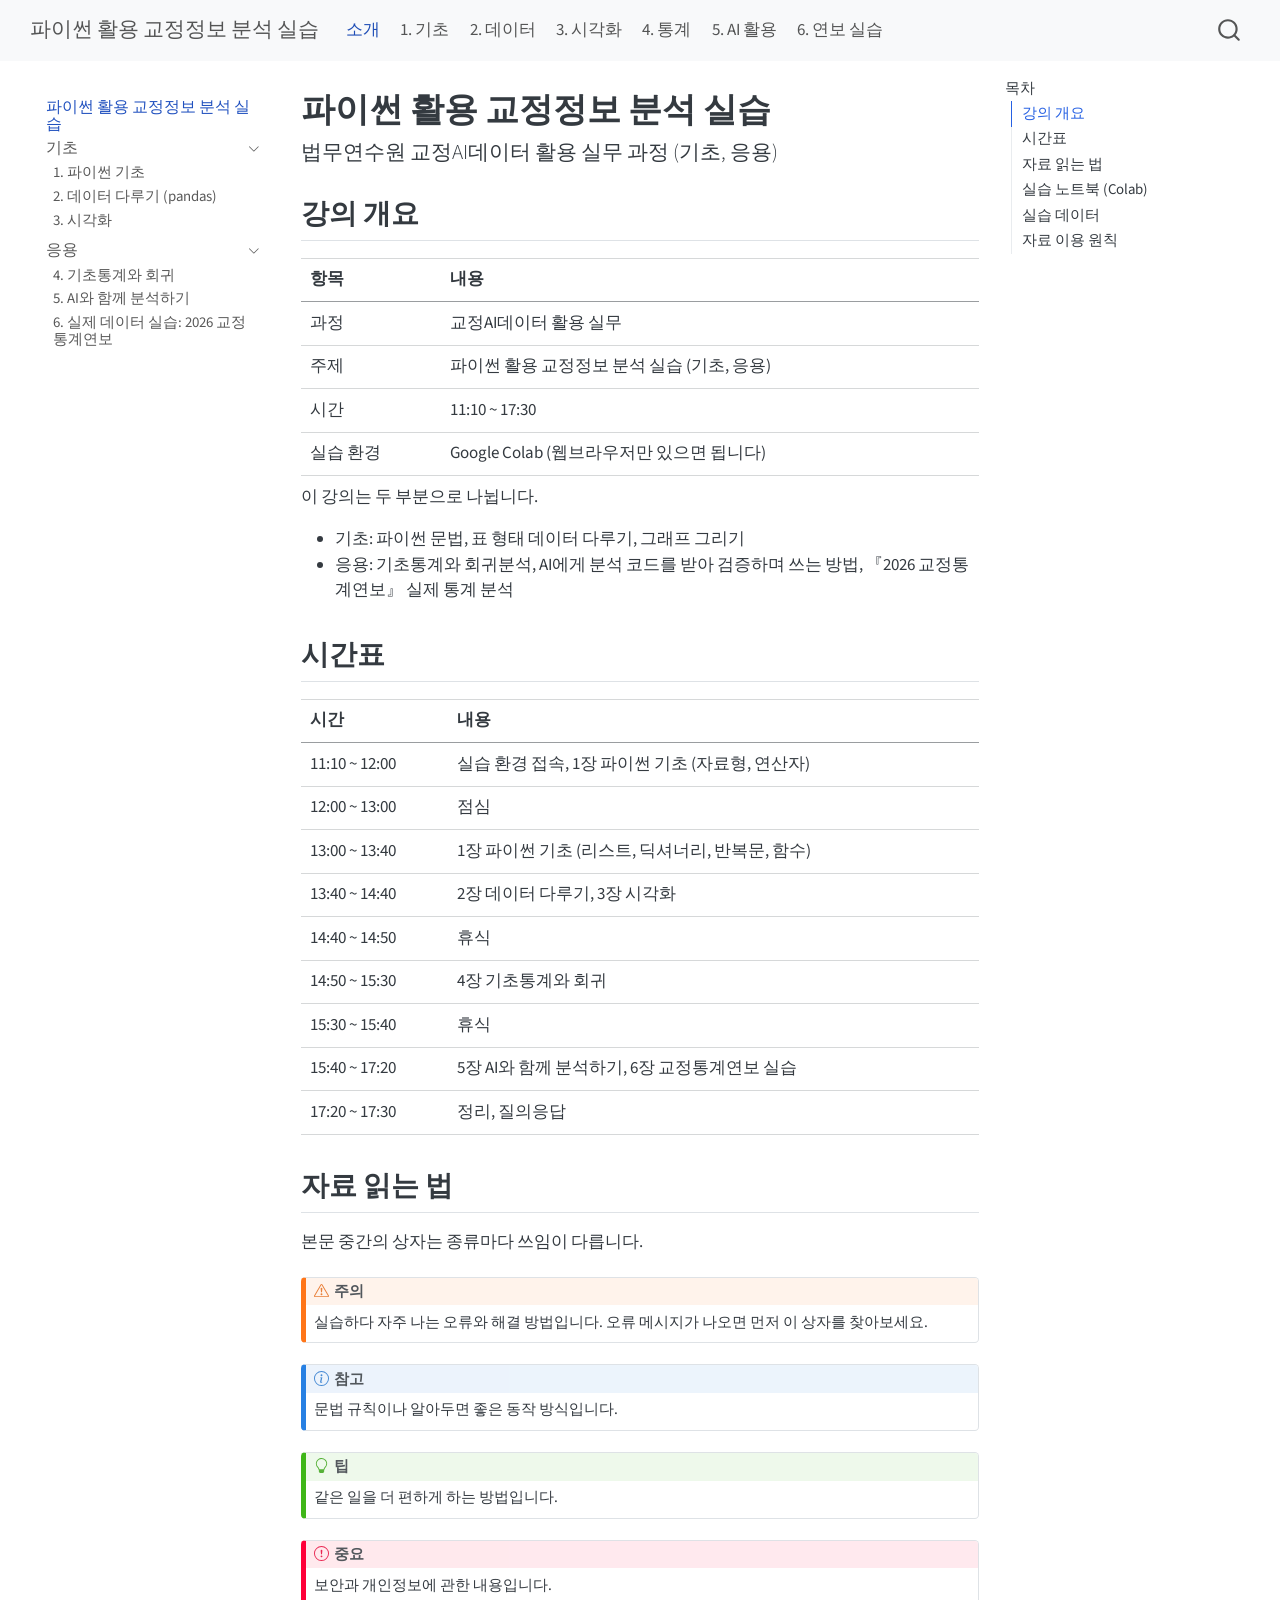
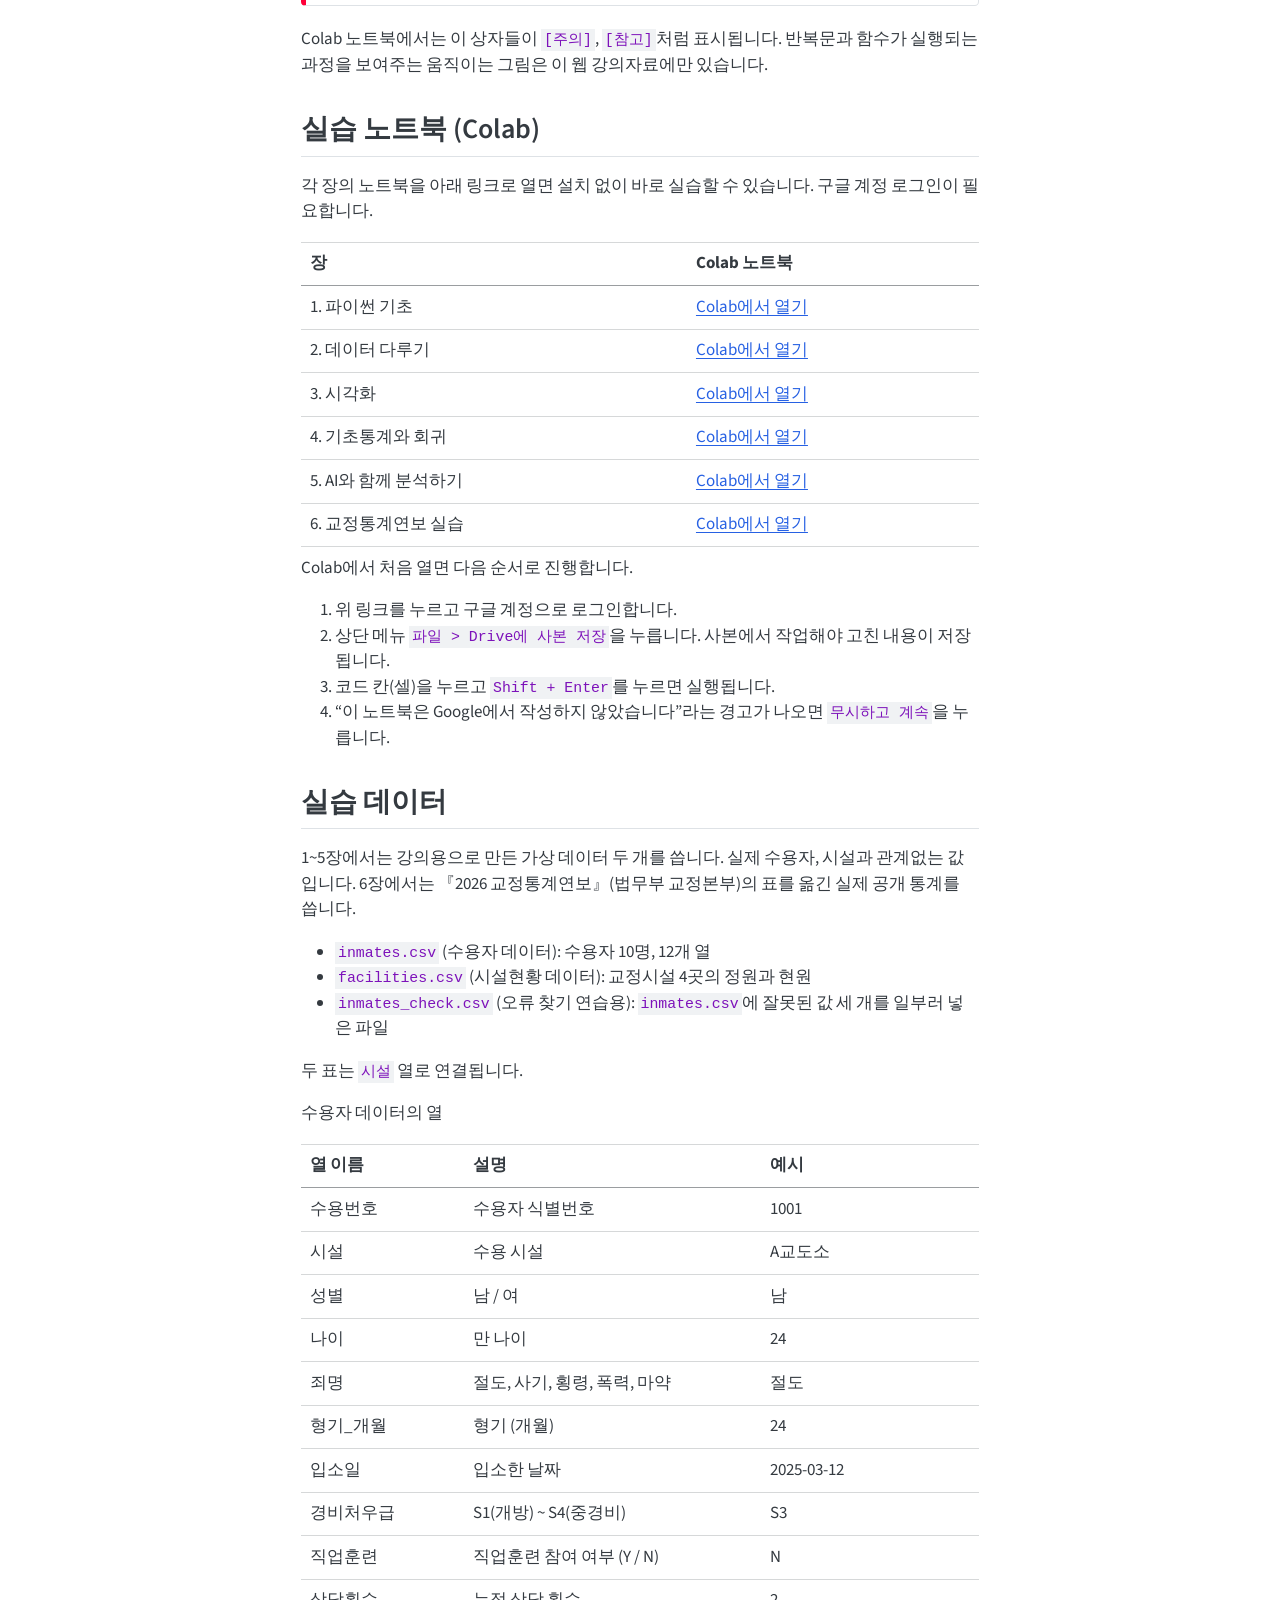
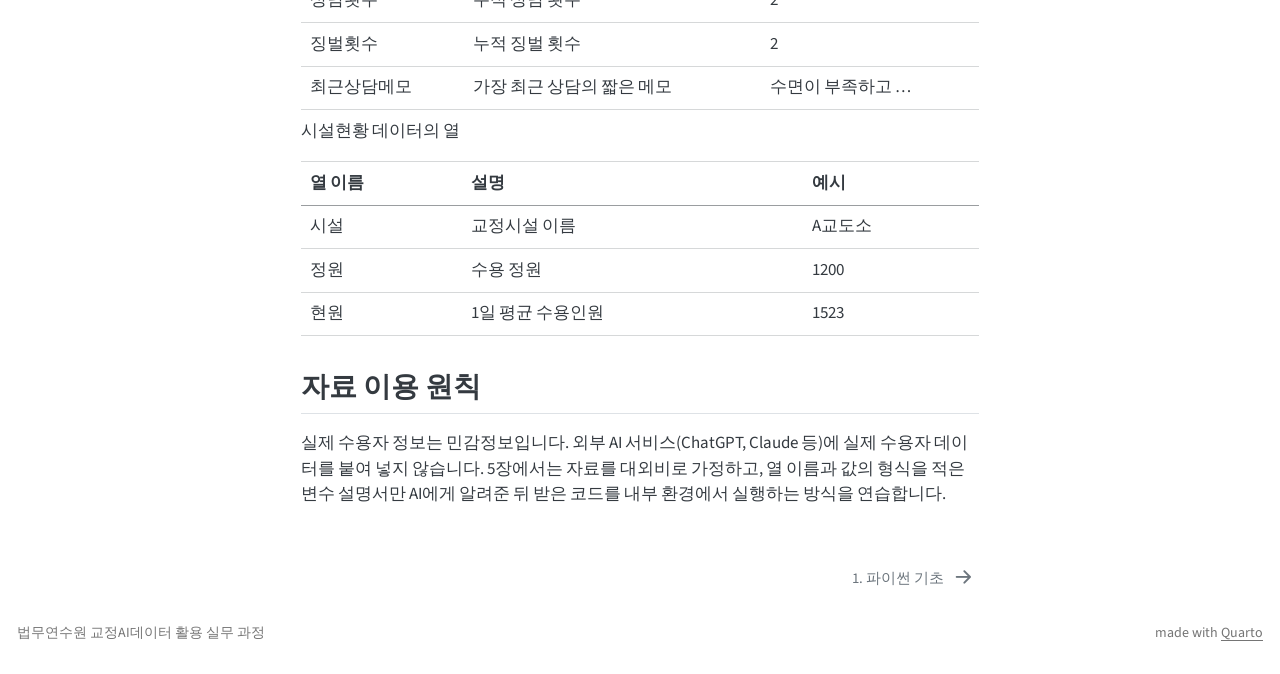
==== commit b29b2ccb: "5장을 '파일을 올릴 수 없는 대외비 자료' 상황으로 다시 구성 - 5.2 대외비 가정, AI에게 보내도 되는 것과 안 되는 것, 흐름 그림 - 5.3 변수 설명서, 5.4 하고 " ====
--- a/docs/index.html
+++ b/docs/index.html
@@ -549,7 +549,7 @@
 </section>
 <section id="자료-이용-원칙" class="level2">
 <h2 class="anchored" data-anchor-id="자료-이용-원칙">자료 이용 원칙</h2>
-<p>실제 수용자 정보는 민감정보입니다. 외부 AI 서비스(ChatGPT, Claude 등)에 실제 수용자 데이터를 붙여 넣지 않습니다. 5장에서는 열 이름과 가상의 예시 몇 줄만 AI에게 알려주고, 받은 코드는 내부 환경에서 실제 데이터에 실행하는 방식을 연습합니다.</p>
+<p>실제 수용자 정보는 민감정보입니다. 외부 AI 서비스(ChatGPT, Claude 등)에 실제 수용자 데이터를 붙여 넣지 않습니다. 5장에서는 자료를 대외비로 가정하고, 열 이름과 값의 형식을 적은 변수 설명서만 AI에게 알려준 뒤 받은 코드를 내부 환경에서 실행하는 방식을 연습합니다.</p>
 
 
 </section>
--- a/docs/styles.css
+++ b/docs/styles.css
@@ -4,3 +4,13 @@
   max-width: 100%;
   height: auto;
 }
+
+/* AI에게 보내는 요청문 상자 (```text 블록) */
+pre.text {
+  background-color: #fbf7ef;
+  border-left: 4px solid #d9822b;
+  border-radius: 4px;
+  padding: 0.8em 1em;
+  white-space: pre-wrap;
+  font-size: 0.9em;
+}
